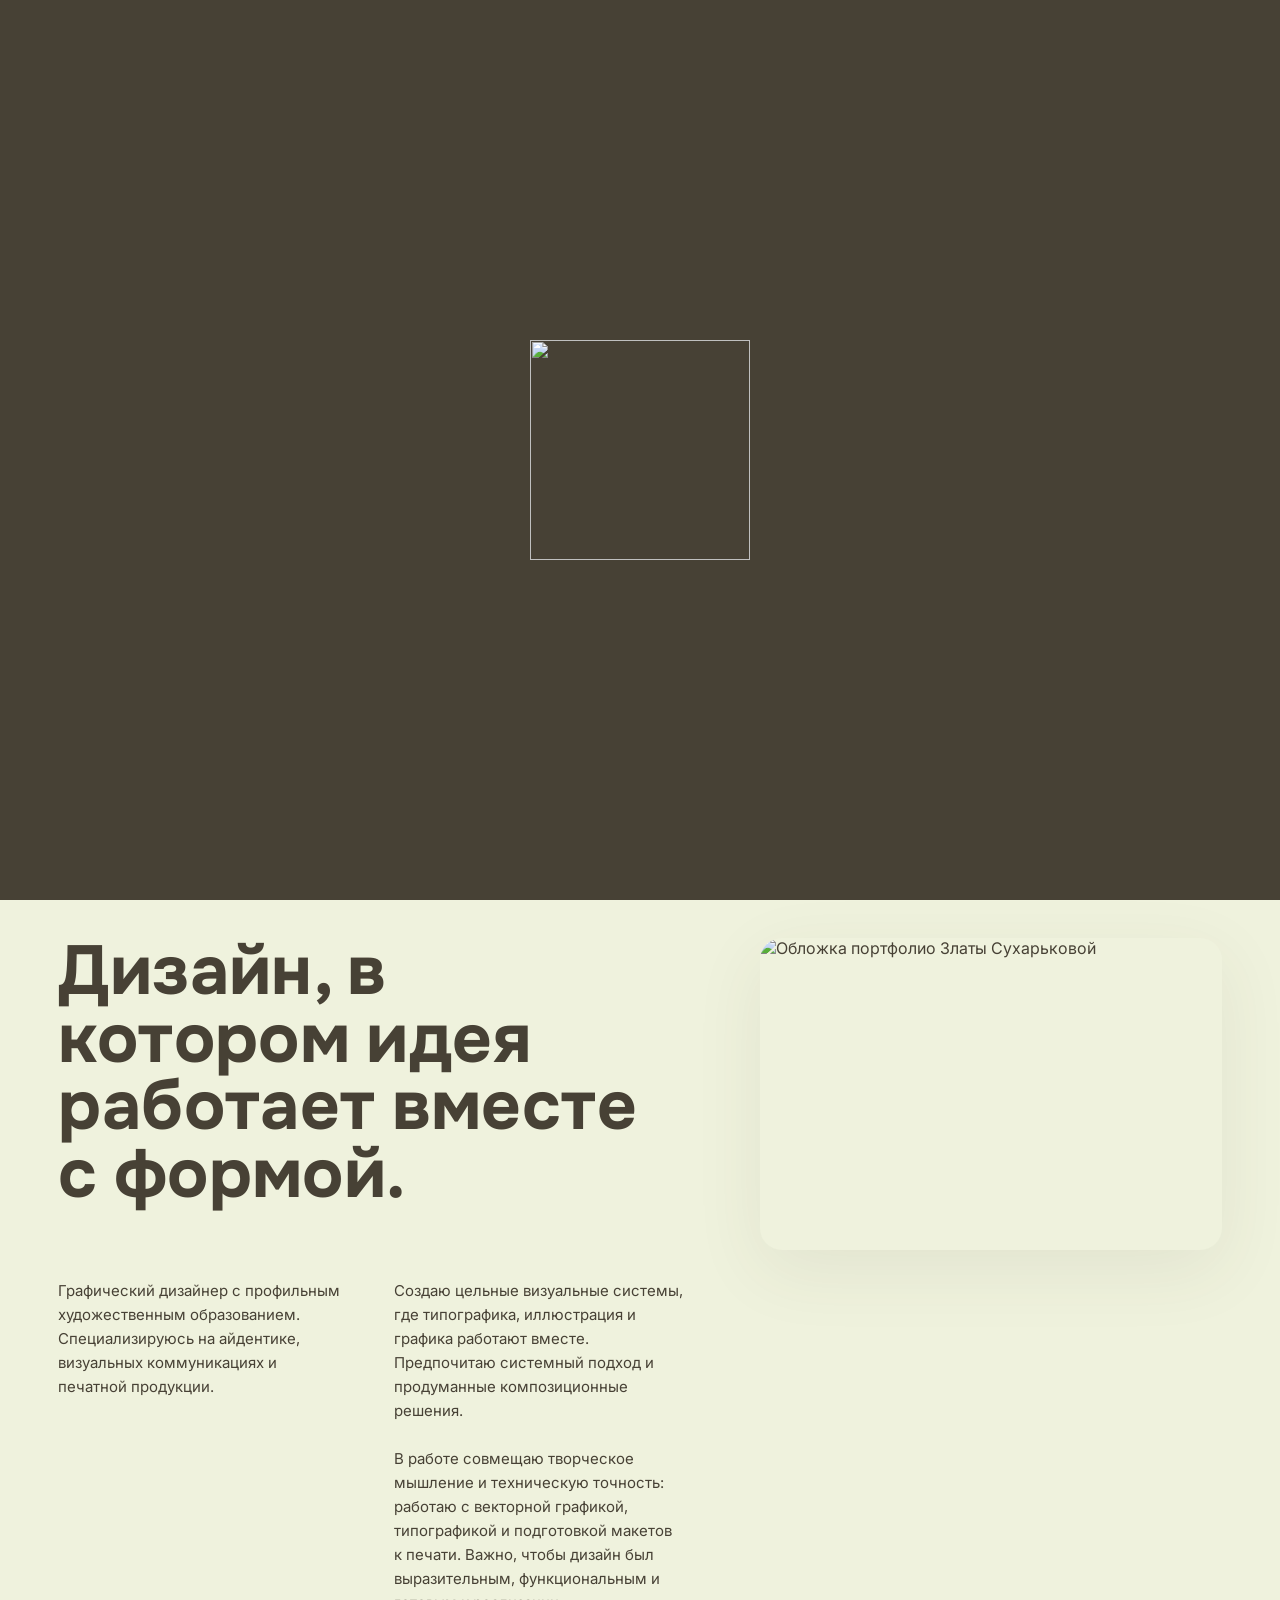
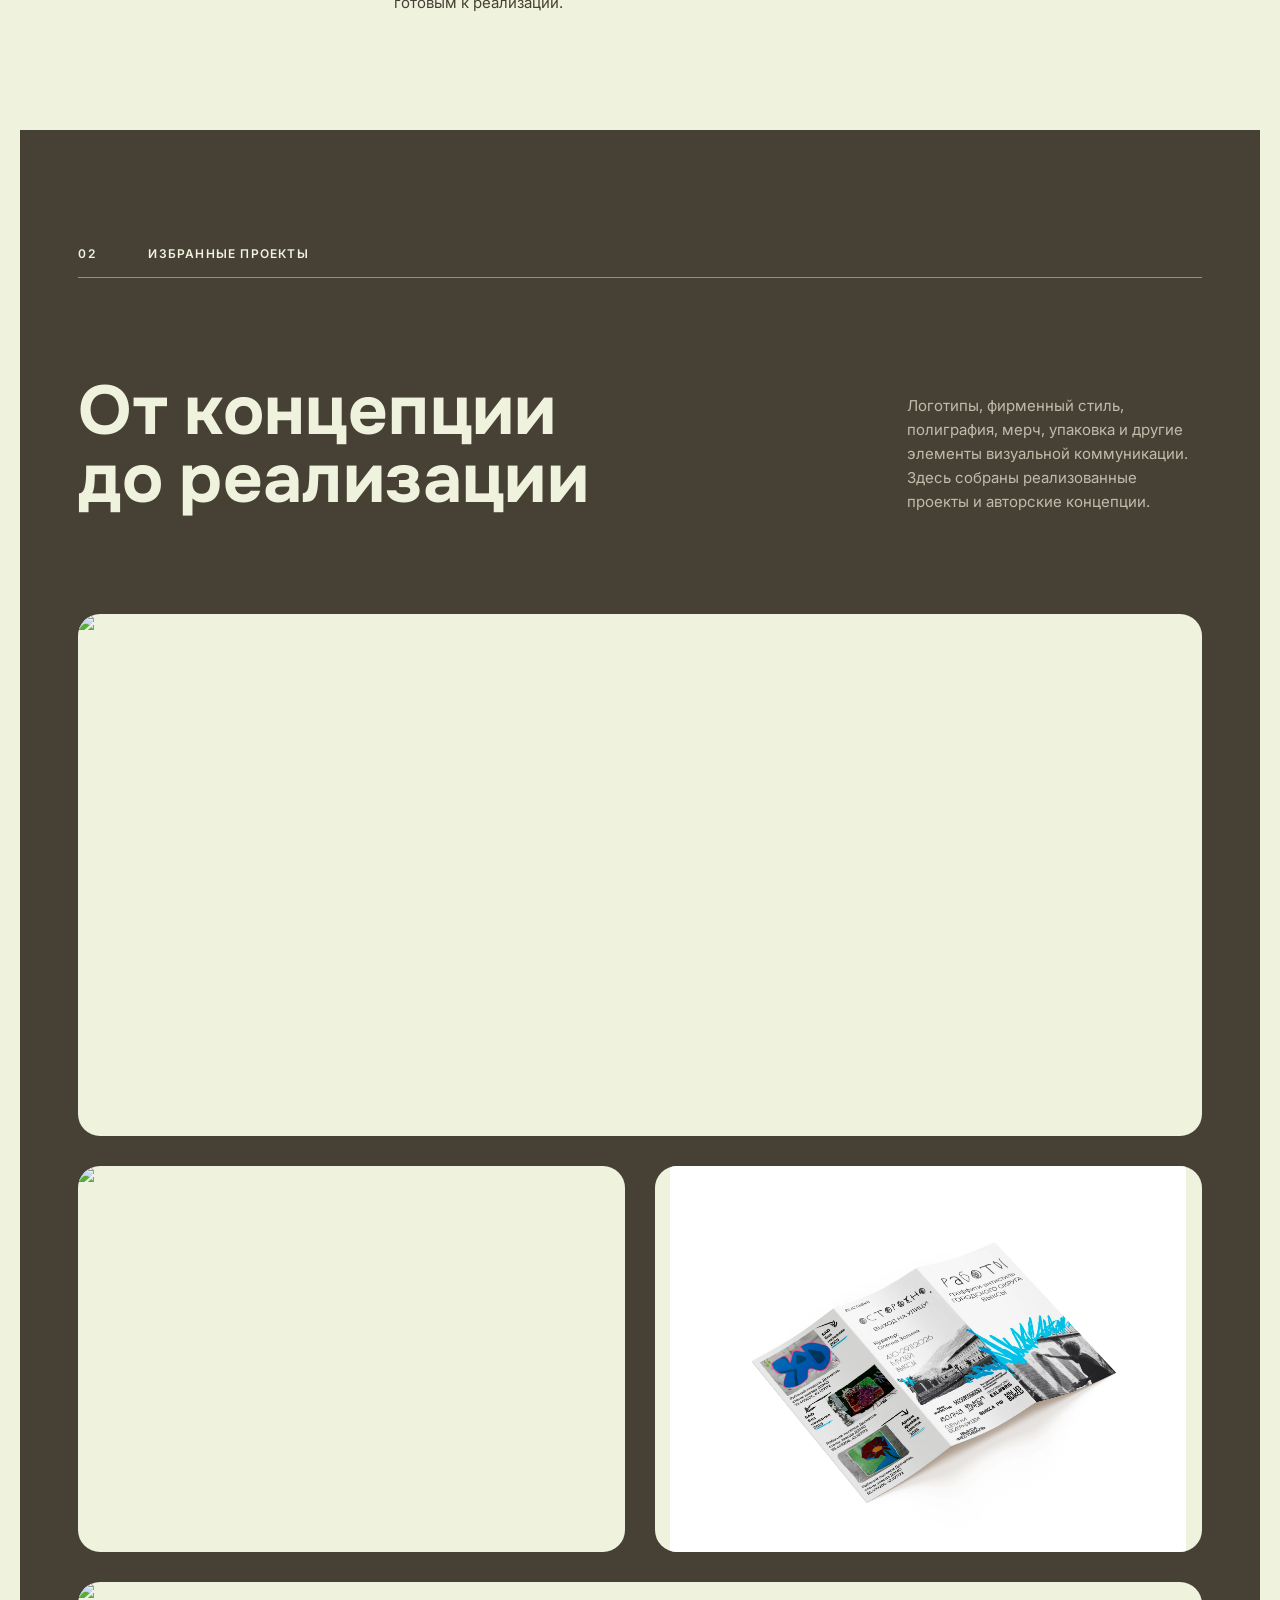
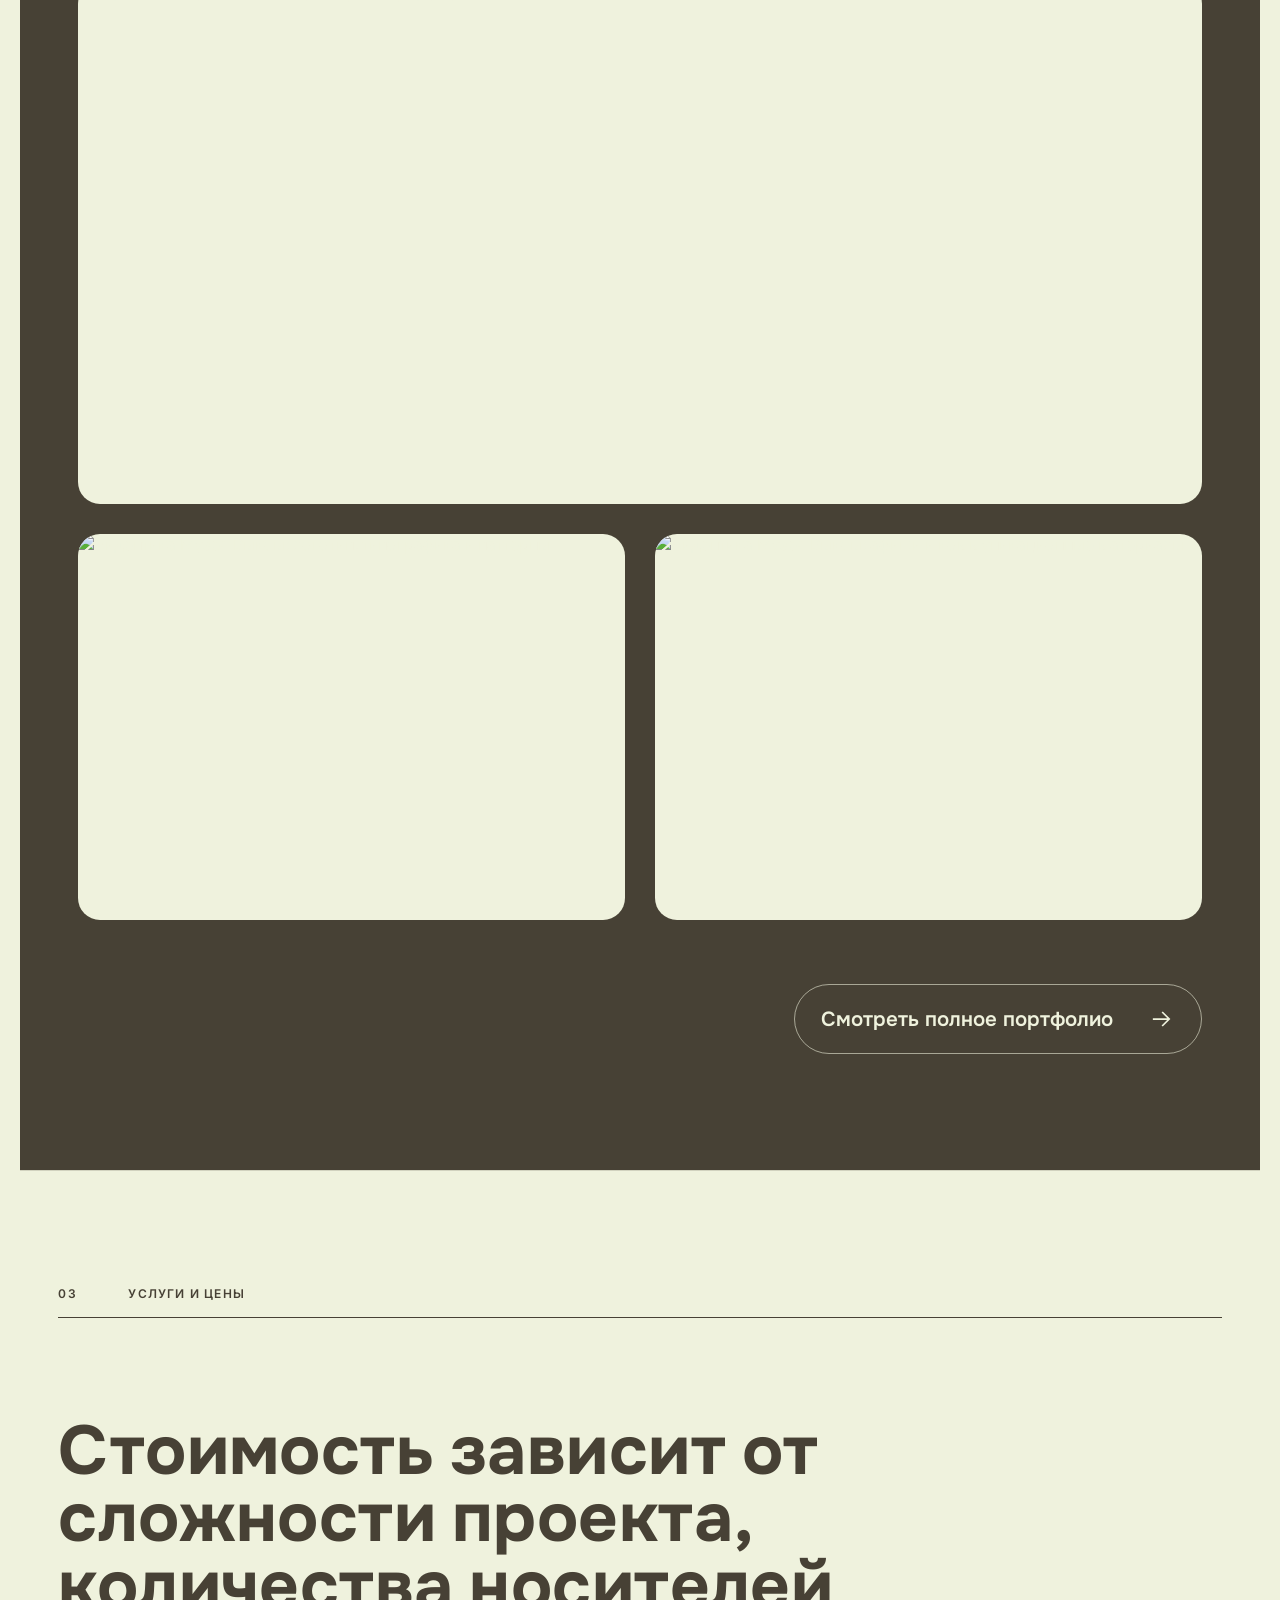
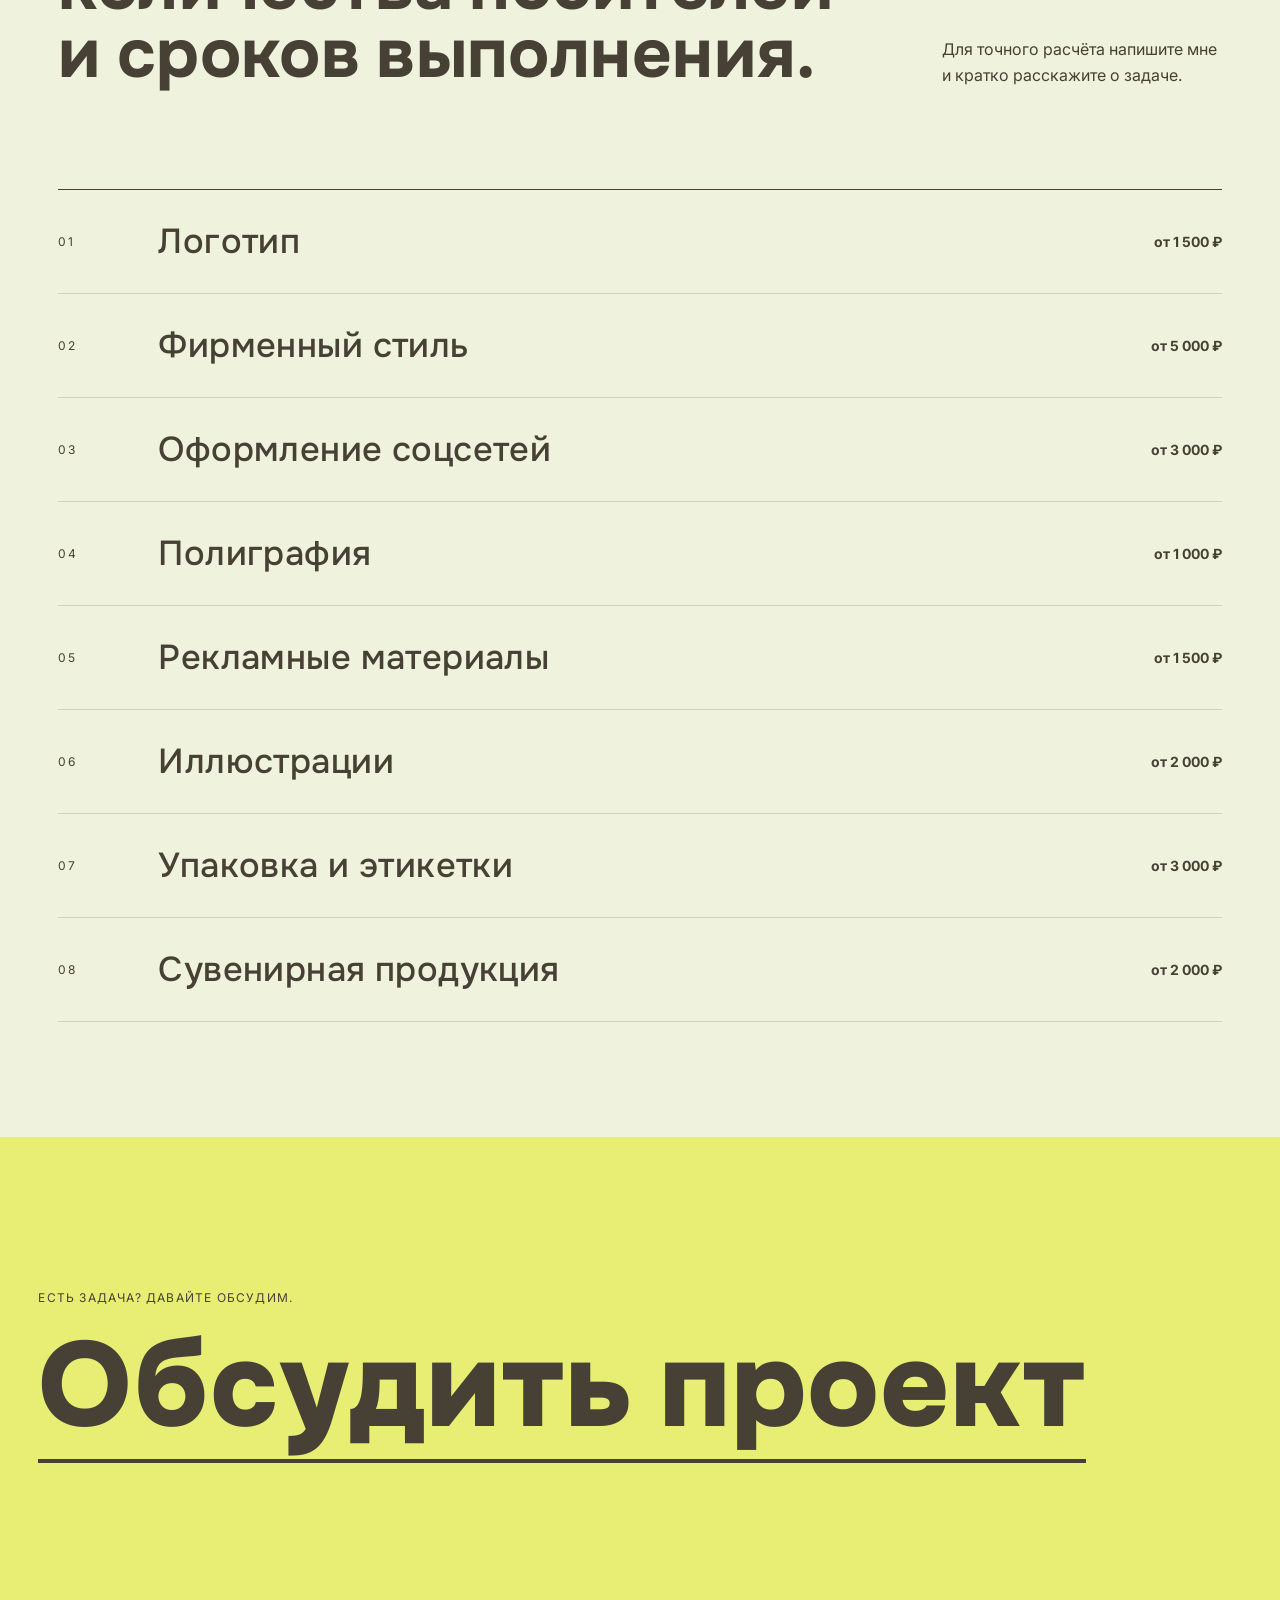
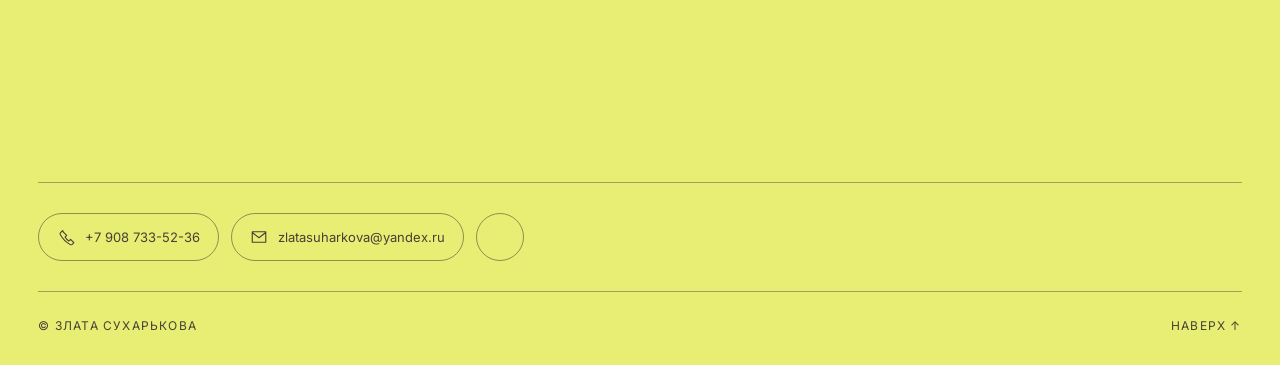
==== index.html @ 544f7eed "Add exhibition print case with four mockups" ====
<!doctype html>
<html lang="ru">
<head>
  <meta charset="utf-8">
  <meta name="viewport" content="width=device-width, initial-scale=1">
  <meta name="theme-color" content="#474135">
  <meta name="description" content="Портфолио графического дизайнера Златы Сухарьковой: айдентика, логотипы, фирменный стиль, полиграфия, упаковка и визуальные коммуникации.">
  <meta name="author" content="Злата Сухарькова">
  <link rel="canonical" href="https://dezlatasign.ru/">
  <meta property="og:type" content="website">
  <meta property="og:locale" content="ru_RU">
  <meta property="og:site_name" content="Злата Сухарькова — графический дизайнер">
  <meta property="og:title" content="Злата Сухарькова — графический дизайнер">
  <meta property="og:description" content="Айдентика, логотипы, фирменный стиль, полиграфия, упаковка и визуальные коммуникации.">
  <meta property="og:url" content="https://dezlatasign.ru/">
  <meta property="og:image" content="https://dezlatasign.ru/images/og-cover.jpg">
  <meta property="og:image:width" content="1200">
  <meta property="og:image:height" content="630">
  <meta property="og:image:alt" content="Портфолио графического дизайнера Златы Сухарьковой">
  <meta name="twitter:card" content="summary_large_image">
  <meta name="twitter:title" content="Злата Сухарькова — графический дизайнер">
  <meta name="twitter:description" content="Айдентика, логотипы, фирменный стиль, полиграфия, упаковка и визуальные коммуникации.">
  <meta name="twitter:image" content="https://dezlatasign.ru/images/og-cover.jpg">
  <script type="application/ld+json">
{
    "@context": "https://schema.org",
    "@graph": [
      {
        "@type": "WebSite",
        "@id": "https://dezlatasign.ru/#website",
        "url": "https://dezlatasign.ru/",
        "name": "Злата Сухарькова — графический дизайнер",
        "inLanguage": "ru-RU"
      },
      {
        "@type": "Person",
        "@id": "https://dezlatasign.ru/#person",
        "name": "Злата Сухарькова",
        "jobTitle": "Графический дизайнер",
        "url": "https://dezlatasign.ru/",
        "email": "mailto:zlatasuharkova@yandex.ru",
        "telephone": "+79087335236",
        "sameAs": [
          "https://vk.ru/zsukharkova"
        ],
        "knowsAbout": [
          "Айдентика",
          "Логотипы",
          "Фирменный стиль",
          "Полиграфия",
          "Упаковка",
          "Визуальные коммуникации"
        ]
      }
    ]
  }
  </script>
  <title>Злата Сухарькова — графический дизайнер</title>

  <link rel="icon" href="/favicon.ico?v=25" type="image/x-icon" sizes="any">
  <link rel="icon" href="/favicon-zdot.png?v=25" type="image/png" sizes="512x512">
  <link rel="apple-touch-icon" href="/apple-touch-icon.png?v=25" sizes="180x180">
  <link rel="preconnect" href="https://fonts.googleapis.com">
  <link rel="preconnect" href="https://fonts.gstatic.com" crossorigin>
  <link href="https://fonts.googleapis.com/css2?family=Inter:wght@400;500;600&family=Onest:wght@400;500;600;700;800;900&display=swap" rel="stylesheet">
  <link rel="preload" as="image" href="images/hero.webp?v=4" type="image/webp">
  <link rel="stylesheet" href="css/style.css?v=35">
  <script src="js/privacy.js?v=3" defer></script>
  <script src="js/script.js?v=32" defer></script>
  <noscript><style>.preloader{display:none!important}</style></noscript>
</head>
<body class="home-page">
<a class="skip-link" href="#main">Перейти к содержимому</a>

  <div class="preloader" aria-hidden="true">
    <div class="preloader__mark"><img src="/images/logo-square.webp?v=1" alt=""></div>
  </div>

  <header class="site-header" data-header>
    <a class="brand" href="#top" aria-label="В начало страницы">
      <span class="brand__mark" aria-hidden="true"><img src="/images/logo-square.webp?v=1" alt=""></span>
      <span class="brand__text">Злата Сухарькова</span>
    </a>

    <button class="menu-toggle" type="button" aria-expanded="false" aria-controls="main-nav" data-menu-toggle>
      <span class="sr-only">Открыть меню</span>
      <span></span><span></span>
    </button>

    <nav class="main-nav" id="main-nav" aria-label="Основная навигация" data-menu>
      <a href="#about">Обо мне</a>
      <a href="#projects">Избранное</a>
      <a href="works/">Все работы</a>
      <a href="#services">Услуги и цены</a>
      <a href="#contacts">Контакты</a>
    </nav>
  </header>

  <main id="main">
    <section class="hero" id="top">
      <div class="hero__meta reveal">
        <span>Графический дизайнер</span>
        <span>Выкса · 2026</span>
      </div>

      <div class="hero__title-wrap">
        <h1 class="hero__title reveal">
          <span>Злата</span>
          <span>Сухарькова</span>
        </h1>
        <div class="hero__art reveal" data-parallax>
          <img src="images/hero.webp?v=4" alt="Иллюстрация дизайнера за графическим планшетом" width="2017" height="2048">
        </div>
      </div>

      <div class="hero__bottom reveal">
        <p>Помогаю брендам создавать уникальный визуальный образ: разрабатываю логотипы, фирменный стиль и дизайн материалов для бизнеса.</p>
        <a class="round-link" href="#projects" aria-label="Смотреть работы">
          <svg viewBox="0 0 24 24" aria-hidden="true"><path d="M5 12h14M13 6l6 6-6 6"/></svg>
        </a>
      </div>
    </section>

    <section class="section about" id="about">
      <div class="section-kicker reveal"><span>01</span><span>Обо мне</span></div>
      <div class="about__grid">
        <div class="about__copy reveal">
          <h2>Дизайн, в котором идея работает вместе с формой.</h2>
          <div class="about__text">
            <p>Графический дизайнер с профильным художественным образованием. Специализируюсь на айдентике, визуальных коммуникациях и печатной продукции.</p>
            <p>Создаю цельные визуальные системы, где типографика, иллюстрация и графика работают вместе. Предпочитаю системный подход и продуманные композиционные решения.</p>
            <p>В работе совмещаю творческое мышление и техническую точность: работаю с векторной графикой, типографикой и подготовкой макетов к печати. Важно, чтобы дизайн был выразительным, функциональным и готовым к реализации.</p>
          </div>
        </div>
        <figure class="about__image reveal">
          <img src="images/about-clean.webp?v=9" alt="Обложка портфолио Златы Сухарьковой" width="985" height="666" loading="lazy">
        </figure>
      </div>
    </section>

    <section class="section projects" id="projects">
      <div class="section-kicker reveal"><span>02</span><span>Избранные проекты</span></div>
      <div class="projects__intro reveal">
        <h2>От концепции<br>до реализации</h2>
        <p>Логотипы, фирменный стиль, полиграфия, мерч, упаковка и другие элементы визуальной коммуникации. Здесь собраны реализованные проекты и авторские концепции.</p>
      </div>

      <div class="project-grid">
        <button class="project-card project-card--wide reveal" type="button" data-lightbox="images/portfolio-1.webp" aria-label="Открыть проект Bomb Coffee, носители фирменного стиля">
          <img src="images/portfolio-1.webp" alt="Айдентика Bomb Coffee на упаковке и стаканах" width="1800" height="1272" loading="lazy">
          <span class="project-card__meta"><b>Bomb Coffee</b><span>Айдентика · 01</span></span>
        </button>
        <button class="project-card reveal" type="button" data-lightbox="images/portfolio-2.webp" aria-label="Открыть проект Bomb Coffee, печатные материалы">
          <img src="images/portfolio-2.webp" alt="Меню и печатные материалы Bomb Coffee" width="1800" height="1272" loading="lazy">
          <span class="project-card__meta"><b>Bomb Coffee</b><span>Носители · 02</span></span>
        </button>
        <a class="project-card reveal" href="case/ostorozhno-vyhod-na-ulitsu/" aria-label="Смотреть кейс: полиграфия выставки «Осторожно, выход на улицу!»">
          <img src="images/ostorozhno-booklet-fold.webp" alt="Складной евробуклет выставки «Осторожно, выход на улицу!»" width="2048" height="1536" loading="lazy">
          <span class="project-card__meta"><b>Осторожно, выход на улицу!</b><span>Полиграфия · 03</span></span>
        </a>
        <button class="project-card project-card--wide reveal" type="button" data-lightbox="images/museum-vyksa-1.webp" aria-label="Открыть проект Музей Выксы, сувенирная продукция">
          <img src="images/museum-vyksa-1.webp" alt="Айдентика Музея Выксы: сувенирная продукция" width="1800" height="1272" loading="lazy">
          <span class="project-card__meta"><b>Музей Выксы</b><span>Айдентика · 04</span></span>
        </button>
        <button class="project-card reveal" type="button" data-lightbox="images/museum-vyksa-2.webp" aria-label="Открыть проект Музей Выксы, афиши и соцсети">
          <img src="images/museum-vyksa-2.webp" alt="Айдентика Музея Выксы: логотип, типографика и паттерны" width="1800" height="1272" loading="lazy">
          <span class="project-card__meta"><b>Музей Выксы</b><span>Коммуникации · 05</span></span>
        </button>
        <button class="project-card reveal" type="button" data-lightbox="images/museum-vyksa-3.webp" aria-label="Открыть проект Музей Выксы, визуальная система">
          <img src="images/museum-vyksa-3.webp" alt="Айдентика Музея Выксы: афиши и коммуникационные материалы" width="1800" height="1272" loading="lazy">
          <span class="project-card__meta"><b>Музей Выксы</b><span>Система · 06</span></span>
        </button>
      </div>

      <div class="projects__more reveal">
        <a class="portfolio-link" href="works/">
          <span>Смотреть полное портфолио</span>
          <svg viewBox="0 0 24 24" aria-hidden="true"><path d="M5 12h14M13 6l6 6-6 6"/></svg>
        </a>
      </div>
    </section>

    <section class="section services" id="services">
      <div class="section-kicker reveal"><span>03</span><span>Услуги и цены</span></div>
      <div class="services__head reveal">
        <h2>Стоимость зависит от сложности проекта, количества носителей и сроков выполнения.</h2>
        <p>Для точного расчёта напишите мне и кратко расскажите о задаче.</p>
      </div>

      <div class="price-list reveal">
        <div class="price-row"><span>01</span><h3>Логотип</h3><b>от 1 500 ₽</b></div>
        <div class="price-row"><span>02</span><h3>Фирменный стиль</h3><b>от 5 000 ₽</b></div>
        <div class="price-row"><span>03</span><h3>Оформление соцсетей</h3><b>от 3 000 ₽</b></div>
        <div class="price-row"><span>04</span><h3>Полиграфия</h3><b>от 1 000 ₽</b></div>
        <div class="price-row"><span>05</span><h3>Рекламные материалы</h3><b>от 1 500 ₽</b></div>
        <div class="price-row"><span>06</span><h3>Иллюстрации</h3><b>от 2 000 ₽</b></div>
        <div class="price-row"><span>07</span><h3>Упаковка и этикетки</h3><b>от 3 000 ₽</b></div>
        <div class="price-row"><span>08</span><h3>Сувенирная продукция</h3><b>от 2 000 ₽</b></div>
      </div>
    </section>

    <section class="contact" id="contacts">
      <div class="contact__eyebrow reveal">Есть задача? Давайте обсудим.</div>
      <a class="contact__mail reveal" href="mailto:zlatasuharkova@yandex.ru">Обсудить проект</a>
      <div class="contact__links reveal">
        <a href="tel:+79087335236">
          <svg viewBox="0 0 24 24" aria-hidden="true"><path d="M7.5 3.5 4.7 6.3c-.8.8-.8 2 0 3l2 3c2 3 4.5 5.5 7.5 7.5l3 2c1 .7 2.2.7 3 0l2.3-2.3-4.4-4.4-2.2 2.2c-2.1-1.2-4-3.1-5.2-5.2l2.2-2.2-4.4-4.4Z"/></svg>
          <span>+7 908 733-52-36</span>
        </a>
        <a href="mailto:zlatasuharkova@yandex.ru">
          <svg viewBox="0 0 24 24" aria-hidden="true"><path d="M3 5h18v14H3zM3 6l9 7 9-7"/></svg>
          <span>zlatasuharkova@yandex.ru</span>
        </a>
        <a href="https://vk.ru/zsukharkova" target="_blank" rel="noopener noreferrer" class="contact-link--vk" aria-label="Открыть страницу ВКонтакте">
          <span class="vk-icon-image" aria-hidden="true"></span>
        </a>
      </div>
      <div class="contact__footer">
        <span>© <span data-year></span> Злата Сухарькова</span>
        <a href="#top">Наверх ↑</a>
      </div>
    </section>
  </main>

  <dialog class="lightbox" data-lightbox-dialog>
    <button class="lightbox__close" type="button" aria-label="Закрыть" data-lightbox-close>×</button>
    <img src="" alt="Увеличенное изображение проекта" data-lightbox-image>
  </dialog>
</body>
</html>
---- css/style.css ----
:root {
  --bg: #eff2dd;
  --paper: #eff2dd;
  --ink: #474135;
  --muted: #474135;
  --line: rgba(71, 65, 53, .18);
  --accent: #e8ee74;
  --accent-soft: #e8ee74;
  --light: #eff2dd;
  --max: 1440px;
  --pad: clamp(20px, 4vw, 64px);
  --radius: 22px;
  --font-display: "Onest", Arial, sans-serif;
  --font-body: "Inter", Arial, sans-serif;
  --section-title-size: clamp(58px, 6.4vw, 96px);
  --body-size: clamp(15px, 1.05vw, 17px);
  --small-size: 12px;
}

* { box-sizing: border-box; }
html { scroll-behavior: smooth; overflow-x: clip; }
body {
  margin: 0;
  color: var(--ink);
  background: var(--bg);
  font-family: var(--font-body);
  -webkit-font-smoothing: antialiased;
  overflow-x: hidden;
}
main section[id] { scroll-margin-top: 88px; }
body.menu-open {
  position: fixed;
  inset: 0;
  width: 100%;
  overflow: hidden;
  overscroll-behavior: none;
  touch-action: none;
}
img { display: block; width: 100%; height: auto; }
a { color: inherit; text-decoration: none; }
button { color: inherit; font: inherit; }
::selection { color: var(--light); background: var(--accent); }

.sr-only {
  position: absolute;
  width: 1px;
  height: 1px;
  padding: 0;
  margin: -1px;
  overflow: hidden;
  clip: rect(0, 0, 0, 0);
  white-space: nowrap;
  border: 0;
}

.skip-link {
  position: fixed;
  top: 10px;
  left: 10px;
  z-index: 999;
  padding: 12px 16px;
  background: var(--ink);
  color: var(--light);
  transform: translateY(-150%);
}
.skip-link:focus { transform: none; }

.preloader {
  position: fixed;
  inset: 0;
  z-index: 1000;
  display: grid;
  place-items: center;
  background: var(--ink);
  transition: opacity .6s ease, visibility .6s ease;
}
.preloader.is-hidden { opacity: 0; visibility: hidden; }
.preloader__mark {
  width: clamp(130px, 18vw, 220px);
  aspect-ratio: 1;
  animation: pulse 1s ease-in-out infinite alternate;
}
.preloader__mark img { width: 100%; height: 100%; object-fit: cover; }
@keyframes pulse { to { transform: scale(.92); opacity: .65; } }

.site-header {
  position: fixed;
  top: 0;
  left: 0;
  right: 0;
  z-index: 100;
  display: flex;
  align-items: center;
  justify-content: space-between;
  min-height: 76px;
  padding: 0 var(--pad);
  border-bottom: 1px solid transparent;
  transition: background .3s ease, border-color .3s ease, transform .3s ease;
}
.site-header.is-scrolled {
  background: rgba(239, 242, 221, .86);
  border-color: var(--line);
  backdrop-filter: blur(16px);
}
.brand { display: flex; align-items: center; gap: 12px; font-size: 12px; font-weight: 600; text-transform: uppercase; letter-spacing: .08em; }
.brand__mark { display: block; width: 42px; min-width: 42px; height: 42px; padding: 0; overflow: hidden; background: var(--ink); }
.brand__mark img { width: 100%; height: 100%; object-fit: cover; }
.main-nav { display: flex; gap: 30px; font-size: var(--small-size); font-weight: 500; }
.main-nav a { position: relative; padding: 9px 0; }
.main-nav a::after { content: ""; position: absolute; left: 0; right: 100%; bottom: 4px; height: 1px; background: currentColor; transition: right .25s ease; }
.main-nav a:hover::after, .main-nav a:focus-visible::after { right: 0; }
.menu-toggle { display: none; width: 44px; height: 44px; padding: 0; border: 0; background: transparent; }
.menu-toggle span:not(.sr-only) { display: block; width: 24px; height: 1px; margin: 7px auto; background: currentColor; transition: transform .25s ease; }

.hero {
  min-height: auto;
  max-width: var(--max);
  margin: 0 auto;
  padding: 106px var(--pad) 32px;
  display: flex;
  flex-direction: column;
}
.home-page .hero {
  color: var(--light);
  background: var(--ink);
  box-shadow: 0 0 0 100vmax var(--ink);
  clip-path: inset(0 -100vmax);
}
.home-page .site-header:not(.is-scrolled) { color: var(--light); }
.home-page .hero__meta,
.home-page .hero__bottom { border-color: var(--light); }
.home-page .hero__title span:first-child { color: var(--light); }
.home-page .round-link { border-color: var(--light); }
.hero__meta { display: flex; justify-content: space-between; padding-bottom: 14px; border-bottom: 1px solid var(--ink); font-size: var(--small-size); font-weight: 600; letter-spacing: .1em; text-transform: uppercase; }
.hero__title-wrap {
  position: relative;
  flex: 0 0 auto;
  display: grid;
  grid-template-columns: minmax(0, 1.55fr) minmax(340px, .75fr);
  align-items: center;
  gap: clamp(34px, 5vw, 80px);
  min-height: auto;
  padding-top: clamp(32px, 3.5vw, 50px);
  margin-bottom: clamp(24px, 2.5vw, 36px);
}
.hero__title {
  position: relative;
  z-index: 2;
  margin: 0;
  width: 100%;
  max-width: none;
  font-family: var(--font-display);
  font-size: clamp(66px, 8vw, 138px);
  font-weight: 900;
  line-height: .82;
  letter-spacing: .006em;
  text-transform: uppercase;
}
.hero__title span { display: block; }
.hero__title span:last-child { margin-top: 8px; text-align: left; color: var(--accent); }
.hero__bottom {
  display: grid;
  grid-template-columns: minmax(300px, 620px) auto;
  align-items: center;
  gap: clamp(28px, 4vw, 56px);
  justify-content: space-between;
  padding-top: 24px;
  border-top: 1px solid var(--ink);
}
.hero__bottom p {
  margin: 0;
  max-width: 620px;
  padding-top: 0;
  font-size: var(--body-size);
  line-height: 1.5;
}
.hero__art {
  position: relative;
  z-index: 1;
  width: min(100%, 500px);
  margin: 0;
  justify-self: end;
  align-self: center;
  pointer-events: none;
  mix-blend-mode: normal;
}
.hero__art img { border-radius: 0; }
.round-link { display: grid; place-items: center; justify-self: end; align-self: center; margin-top: 0; width: 66px; height: 66px; border: 1px solid var(--ink); border-radius: 50%; transition: color .25s ease, background .25s ease, transform .25s ease; }
.round-link:hover { color: var(--light); background: var(--accent); border-color: var(--accent); transform: rotate(45deg); }
.round-link svg { width: 25px; fill: none; stroke: currentColor; stroke-width: 1.5; }

.section { max-width: var(--max); margin: 0 auto; padding: clamp(100px, 13vw, 190px) var(--pad); border-top: 1px solid var(--line); }
.section-kicker { display: grid; grid-template-columns: 70px 1fr; padding-bottom: 16px; border-bottom: 1px solid var(--ink); font-size: var(--small-size); font-weight: 600; text-transform: uppercase; letter-spacing: .1em; }
.section h2 { margin: 0; font-family: var(--font-display); font-size: var(--section-title-size); font-weight: 700; line-height: .98; letter-spacing: .006em; word-spacing: -.05em; text-wrap: balance; }

.hero__title span,
.section h2,
.price-row h3,
.contact__mail {
  overflow-wrap: normal;
  word-break: normal;
  hyphens: none;
}

.about__grid { display: grid; grid-template-columns: 1.15fr .85fr; gap: clamp(40px, 8vw, 120px); padding-top: clamp(48px, 8vw, 100px); align-items: start; }
.about__copy h2 { max-width: 17ch; }
.about__text { display: grid; grid-template-columns: 1fr 1fr; gap: 24px 46px; margin-top: 70px; }
.about__text p { margin: 0; color: var(--ink); font-size: var(--body-size); line-height: 1.6; }
.about__text p:last-child { grid-column: 2; }
.about__image { position: sticky; top: 110px; margin: 0; overflow: hidden; border-radius: var(--radius); background: var(--light); box-shadow: 0 20px 70px rgba(71, 65, 53, .08); transform: rotate(1.5deg); }
.about__image img { transition: transform .7s ease; }
.about__image:hover img { transform: scale(1.025); }

.projects { background: var(--ink); color: var(--light); max-width: none; padding-left: max(var(--pad), calc((100vw - var(--max)) / 2 + var(--pad))); padding-right: max(var(--pad), calc((100vw - var(--max)) / 2 + var(--pad))); }
.projects .section-kicker { border-color: rgba(239,242,221,.45); }
.projects__intro { display: grid; grid-template-columns: minmax(0, 1.45fr) minmax(230px, .55fr); gap: 60px; align-items: end; padding: clamp(50px, 8vw, 100px) 0; }
.projects__intro h2 { max-width: 17ch; }
.projects__intro p { margin: 0; color: rgba(239,242,221,.7); font-size: var(--body-size); line-height: 1.6; }
.project-grid { display: grid; grid-template-columns: repeat(2, minmax(0, 1fr)); gap: clamp(16px, 2.3vw, 36px); }
.project-card { position: relative; padding: 0; border: 0; border-radius: var(--radius); overflow: hidden; cursor: zoom-in; background: var(--paper); text-align: left; }
a.project-card { cursor: pointer; }
.project-card img { display: block; aspect-ratio: 1.414/1; object-fit: contain; object-position: center center; transition: transform .65s cubic-bezier(.2,.7,.2,1), filter .4s ease; }
.project-card:hover img { transform: scale(1.035); filter: saturate(1.05); }
.project-card__meta { position: absolute; left: 0; right: 0; bottom: 0; display: flex; align-items: center; justify-content: space-between; gap: 20px; padding: 50px 22px 20px; color: var(--light); background: linear-gradient(transparent, rgba(71,65,53,.72)); opacity: 0; transform: translateY(10px); transition: opacity .3s ease, transform .3s ease; }
.project-card:hover .project-card__meta, .project-card:focus-visible .project-card__meta { opacity: 1; transform: none; }
.project-card__meta b { font-family: var(--font-display); font-size: 20px; }
.project-card__meta span { font-size: var(--small-size); text-transform: uppercase; letter-spacing: .1em; }
.project-card--wide { grid-column: span 2; }
.project-card--wide img { aspect-ratio: 2.15/1; }

.projects__more {
  display: flex;
  justify-content: flex-end;
  padding-top: clamp(34px, 5vw, 70px);
}
.portfolio-link {
  display: inline-flex;
  align-items: center;
  justify-content: space-between;
  gap: 34px;
  min-width: min(100%, 390px);
  min-height: 70px;
  padding: 0 26px;
  border: 1px solid rgba(239,242,221,.58);
  border-radius: 999px;
  font-family: var(--font-display);
  font-size: clamp(18px, 1.6vw, 24px);
  font-weight: 600;
  transition: color .25s ease, background .25s ease, transform .25s ease;
}
.portfolio-link svg {
  width: 28px;
  height: 28px;
  fill: none;
  stroke: currentColor;
  stroke-width: 1.5;
  transition: transform .25s ease;
}
.portfolio-link:hover,
.portfolio-link:focus-visible {
  color: var(--ink);
  background: var(--light);
  transform: translateY(-2px);
}
.portfolio-link:hover svg,
.portfolio-link:focus-visible svg { transform: translateX(5px); }

.services__head { display: grid; grid-template-columns: minmax(0, 1fr) minmax(220px, 280px); gap: clamp(32px, 5vw, 76px); align-items: end; padding: clamp(50px, 8vw, 100px) 0; }
.services__head h2 { max-width: 18ch; }
.services__head p { margin: 0; color: var(--muted); line-height: 1.65; }
.price-list { border-top: 1px solid var(--ink); }
.price-row { display: grid; grid-template-columns: 70px 1fr auto; align-items: center; min-height: 104px; gap: 30px; border-bottom: 1px solid var(--line); transition: padding .25s ease, color .25s ease, background .25s ease; }
.price-row:hover { padding-left: 18px; padding-right: 18px; color: var(--light); background: var(--accent); }
.price-row span { font-size: var(--small-size); letter-spacing: .1em; }
.price-row h3 { margin: 0; font-family: var(--font-display); font-size: clamp(24px, 2.7vw, 38px); font-weight: 500; letter-spacing: .012em; }
.price-row b { font-size: 14px; white-space: nowrap; }

.contact { min-height: 92svh; padding: clamp(90px, 12vw, 170px) var(--pad) 32px; color: var(--ink); background: var(--accent); display: flex; flex-direction: column; }
.contact__eyebrow { margin-bottom: clamp(18px, 2vw, 30px); font-size: var(--small-size); text-transform: uppercase; letter-spacing: .1em; }
.contact__mail { display: inline-block; align-self: flex-start; margin: 0 0 auto; font-family: var(--font-display); font-size: clamp(64px, 11.4vw, 170px); font-weight: 800; line-height: .92; letter-spacing: .01em; word-spacing: -.08em; padding-bottom: .14em; border-bottom: .04em solid currentColor; transition: opacity .25s ease; }
.contact__mail:hover { opacity: .65; }
.contact__links { display: flex; flex-wrap: wrap; gap: 12px; padding: 30px 0; border-top: 1px solid rgba(71,65,53,.45); border-bottom: 1px solid rgba(71,65,53,.45); }
.contact__links a { display: flex; align-items: center; gap: 10px; min-height: 48px; padding: 0 18px; border: 1px solid rgba(71,65,53,.55); border-radius: 100px; font-size: 13px; transition: color .25s ease, background .25s ease; }
.contact__links a:hover { color: var(--ink); background: var(--light); }
.contact__links svg { width: 18px; height: 18px; fill: none; stroke: currentColor; stroke-width: 1.5; stroke-linecap: round; stroke-linejoin: round; overflow: visible; flex: 0 0 auto; }
.contact__links a:last-child svg { width: 18px; height: 18px; fill: currentColor; stroke: none; transform: scale(1.08); transform-origin: center; }
.contact-link--vk {
  width: 48px;
  min-width: 48px;
  padding: 0;
  justify-content: center;
  gap: 0;
}
.contact-link--vk .vk-icon-image {
  display: block;
  width: 23px;
  height: 23px;
  flex: 0 0 auto;
  background: currentColor;
  -webkit-mask: url("../images/vk-white.png") center / contain no-repeat;
  mask: url("../images/vk-white.png") center / contain no-repeat;
}
.contact-link--vk:hover,
.contact-link--vk:focus-visible {
  color: var(--ink);
  background: var(--light);
  border-color: var(--ink);
}
.contact__footer { display: flex; justify-content: space-between; gap: 20px; padding-top: 26px; font-size: var(--small-size); text-transform: uppercase; letter-spacing: .1em; }

.lightbox { max-width: none; width: 100vw; height: 100vh; margin: 0; padding: 70px clamp(18px, 4vw, 60px) 30px; border: 0; background: rgba(71,65,53,.94); color: var(--light); overflow: hidden; touch-action: none; }
.lightbox::backdrop { background: rgba(71,65,53,.94); }
.lightbox[open] { display: grid; place-items: center; }
.lightbox img { max-width: min(1400px, 94vw); max-height: 86vh; object-fit: contain; touch-action: none; user-select: none; -webkit-user-drag: none; transform-origin: center center; will-change: transform; cursor: zoom-in; }
.lightbox img.is-zoomed { cursor: grab; }
.lightbox img.is-dragging { cursor: grabbing; }
.lightbox__close { position: fixed; top: 20px; right: 24px; z-index: 2; display: grid; place-items: center; width: 46px; height: 46px; padding: 0; border: 1px solid rgba(239,242,221,.6); border-radius: 50%; color: var(--light); background: transparent; font-size: 28px; line-height: 1; cursor: pointer; appearance: none; outline: none; box-shadow: none; }
.lightbox__close:focus,
.lightbox__close:focus-visible { outline: none; box-shadow: none; }
html.lightbox-open,
body.lightbox-open { overflow: hidden; overscroll-behavior: none; }

.reveal { opacity: 1; transform: none; }
html.reveal-enabled .reveal { opacity: 0; transform: translateY(28px); transition: opacity .8s ease, transform .8s cubic-bezier(.2,.7,.2,1); }
html.reveal-enabled .reveal.is-visible { opacity: 1; transform: none; }

@media (prefers-reduced-motion: reduce) {
  *, *::before, *::after { scroll-behavior: auto !important; animation-duration: .01ms !important; animation-iteration-count: 1 !important; transition-duration: .01ms !important; }
  .reveal { opacity: 1; transform: none; }
  .preloader { display: none; }
}

/* Desktop zoom hardening */
@media (min-width: 901px) and (max-width: 1180px) {
  :root {
    --pad: clamp(24px, 3vw, 40px);
    --section-title-size: clamp(50px, 5.8vw, 70px);
    --body-size: 15px;
  }

  .site-header { min-height: 70px; }
  .main-nav { gap: 20px; }

  .hero {
    padding-top: 94px;
    padding-bottom: 26px;
  }
  .hero__title-wrap {
    grid-template-columns: minmax(0, 1.38fr) minmax(260px, .62fr);
    gap: clamp(24px, 3.4vw, 42px);
    padding-top: 28px;
    margin-bottom: 24px;
  }
  .hero__title {
    font-size: clamp(58px, 7.1vw, 86px);
    line-height: .86;
  }
  .hero__art { width: min(100%, 405px); }

  .section {
    padding-top: clamp(82px, 9vw, 112px);
    padding-bottom: clamp(82px, 9vw, 112px);
  }
  .about__grid {
    gap: clamp(34px, 5vw, 58px);
    padding-top: 56px;
  }
  .about__text { margin-top: 44px; }
  .projects__intro,
  .services__head {
    gap: 34px;
    padding-top: 56px;
    padding-bottom: 56px;
  }
  .projects__intro {
    grid-template-columns: minmax(0, 1.3fr) minmax(210px, .7fr);
  }
  .services__head {
    grid-template-columns: minmax(0, 1fr) minmax(200px, 250px);
  }
  .contact__mail {
    font-size: clamp(62px, 9.2vw, 108px);
    line-height: .92;
  }
}

@media (max-width: 900px) {
  :root { --section-title-size: clamp(48px, 8vw, 76px); }
  .brand__text { display: none; }
  .brand { position: relative; z-index: 103; }
  .menu-toggle { display: block; position: relative; z-index: 103; }
  .menu-toggle[aria-expanded="true"] { color: var(--light); }
  .menu-toggle[aria-expanded="true"] span:nth-last-child(2) { transform: translateY(4px) rotate(45deg); }
  .menu-toggle[aria-expanded="true"] span:last-child { transform: translateY(-4px) rotate(-45deg); }
  .main-nav {
    position: fixed;
    inset: 0;
    z-index: 102;
    width: 100vw;
    height: 100vh;
    height: 100dvh;
    min-height: 100dvh;
    display: flex;
    flex-direction: column;
    justify-content: center;
    align-items: center;
    gap: 20px;
    padding: max(86px, env(safe-area-inset-top)) 24px max(40px, env(safe-area-inset-bottom));
    color: var(--light);
    background: var(--accent);
    overflow: hidden;
    overscroll-behavior: none;
    touch-action: none;
    visibility: hidden;
    pointer-events: none;
    transform: translateY(-100%);
    transition: transform .42s cubic-bezier(.2,.7,.2,1), visibility 0s linear .42s;
  }
  .main-nav.is-open {
    visibility: visible;
    pointer-events: auto;
    transform: translateY(0);
    transition-delay: 0s;
  }
  .main-nav a { font-family: var(--font-display); font-size: clamp(36px, 10vw, 70px); font-weight: 700; letter-spacing: -.05em; }
  body.menu-open .site-header {
    background: transparent;
    border-color: transparent;
    backdrop-filter: none;
  }
  .hero__title-wrap {
    grid-template-columns: minmax(0, 1.35fr) minmax(250px, .65fr);
    gap: 28px;
    margin-bottom: 24px;
  }
  .hero__title { max-width: none; font-size: clamp(58px, 9vw, 104px); }
  .hero__bottom { grid-template-columns: minmax(0, 1fr) auto; align-items: center; }
  .hero__art { width: min(100%, 370px); }
  .about__grid { grid-template-columns: 1fr; }
  .about__image { position: relative; top: auto; max-width: 680px; }
  .projects__intro, .services__head { grid-template-columns: 1fr; }
  .projects__intro p, .services__head p { max-width: 550px; }
}

@media (max-width: 620px) {
  :root { --section-title-size: clamp(52px, 10.8vw, 68px); }
  :root { --radius: 14px; }
  .site-header { min-height: 66px; }
  .hero {
    padding-top: 82px;
    padding-bottom: 10px;
    min-height: auto;
  }
  .hero__meta {
    padding-bottom: 10px;
  }
  .hero__meta span:last-child { display: none; }
  .hero__title-wrap {
    grid-template-columns: 1fr;
    gap: 10px;
    min-height: auto;
    align-items: start;
    padding-top: 18px;
    margin-bottom: 12px;
  }
  .hero__title {
    max-width: 100%;
    font-size: clamp(44px, 14vw, 72px);
    line-height: .92;
    letter-spacing: .003em;
  }
  .hero__title span:last-child {
    margin-top: 6px;
    text-align: left;
  }
  .hero__art {
    width: min(94vw, 470px);
    margin: 0 auto;
    justify-self: center;
  }
  .hero__bottom {
    grid-template-columns: 1fr;
    gap: 12px;
    align-items: start;
    border-top: 0;
    padding-top: 0;
  }
  .hero__bottom p {
    max-width: 100%;
    padding-top: 0;
    font-size: 15px;
    line-height: 1.45;
  }
  .round-link {
    width: 54px;
    height: 54px;
    justify-self: start;
    margin-top: 0;
  }
  .section {
    padding-top: 72px;
    padding-bottom: 72px;
  }
  .section-kicker { grid-template-columns: 42px 1fr; }
  .about__grid {
    gap: 28px;
    grid-template-columns: 1fr;
    padding-top: 32px;
  }
  .about__copy h2,
  .projects__intro h2,
  .services__head h2 {
    max-width: 11ch;
  }
  .about__text {
    grid-template-columns: 1fr;
    gap: 16px;
    margin-top: 28px;
  }
  .about__text p:last-child { grid-column: auto; }
  .projects__intro,
  .services__head {
    gap: 18px;
    padding: 32px 0;
  }
  .project-grid {
    grid-template-columns: 1fr;
    gap: 14px;
  }
  .project-card--wide { grid-column: auto; }
  .project-card--wide img,
  .project-card img { aspect-ratio: 1.414/1; }
  .project-card__meta {
    opacity: 1;
    transform: none;
    padding: 42px 14px 14px;
  }
  .price-row {
    grid-template-columns: 34px 1fr;
    min-height: 88px;
    gap: 12px;
    padding: 16px 0;
  }
  .price-row b { grid-column: 2; }
  .price-row:hover { padding-left: 10px; padding-right: 10px; }
  .contact {
    min-height: auto;
    padding-top: 72px;
    padding-bottom: 24px;
  }
  .contact__eyebrow {
    margin-bottom: 16px;
  }
  .contact__mail {
    font-size: clamp(56px, 17vw, 84px);
  }
  .contact__links {
    flex-direction: column;
    align-items: stretch;
  }
  .contact__links a { justify-content: center; }
  .contact-link--vk { width: 48px; align-self: center; }
}

@media (max-width: 620px) { .brand__mark { width: 36px; min-width: 36px; height: 36px; padding: 0; } }


/* Mobile overflow and layout hardening */
@media (max-width: 620px) {
  :root {
    --pad: 16px;
    --section-title-size: clamp(46px, 12vw, 60px);
    --body-size: 15px;
    --small-size: 11px;
  }

  html,
  body {
    width: 100%;
    max-width: 100%;
    overflow-x: clip;
    overscroll-behavior-x: none;
  }

  body,
  main,
  .site-header,
  .hero,
  .section,
  .projects,
  .contact {
    min-width: 0;
    max-width: 100%;
  }

  main {
    width: 100%;
    overflow: hidden;
  }

  .site-header {
    width: 100%;
    padding-left: var(--pad);
    padding-right: var(--pad);
  }

  .hero,
  .section,
  .projects,
  .contact {
    width: 100%;
    padding-left: var(--pad);
    padding-right: var(--pad);
  }

  .projects {
    margin-left: 0;
    margin-right: 0;
  }

  .hero__title-wrap,
  .hero__bottom,
  .about__grid,
  .about__copy,
  .about__text,
  .projects__intro,
  .project-grid,
  .services__head,
  .price-list,
  .price-row,
  .contact__links,
  .contact__footer {
    min-width: 0;
    width: 100%;
    max-width: 100%;
  }

  .hero__title,
  .section h2,
  .price-row h3,
  .contact__mail,
  .hero__bottom p,
  .about__text p,
  .projects__intro p,
  .services__head p {
    max-width: 100%;
  }

  .hero__title {
    font-size: clamp(34px, 11.6vw, 58px);
    line-height: .94;
    overflow-wrap: normal;
    word-break: normal;
  }

  .hero__art {
    width: min(100%, 420px);
    max-width: 100%;
  }

  .section h2 {
    font-size: var(--section-title-size);
    line-height: 1;
    overflow-wrap: normal;
    word-break: normal;
    text-wrap: balance;
  }

  .about__copy h2,
  .projects__intro h2,
  .services__head h2 {
    max-width: 100%;
  }

  .about__image {
    width: 100%;
    max-width: 100%;
    transform: none;
  }

  .about__image img,
  .project-card,
  .project-card img {
    width: 100%;
    max-width: 100%;
  }

  .projects__intro,
  .services__head {
    grid-template-columns: minmax(0, 1fr);
  }

  .project-card__meta {
    gap: 10px;
  }

  .project-card__meta b,
  .project-card__meta span {
    min-width: 0;
    overflow-wrap: anywhere;
  }

  .price-row {
    grid-template-columns: 30px minmax(0, 1fr);
  }

  .price-row h3 {
    min-width: 0;
    font-size: clamp(22px, 7.2vw, 30px);
    line-height: 1.1;
    overflow-wrap: normal;
    word-break: normal;
  }

  .price-row b {
    max-width: 100%;
    white-space: normal;
  }

  .contact__mail {
    width: fit-content;
    max-width: 100%;
    font-size: clamp(48px, 15vw, 70px);
    line-height: .94;
    overflow-wrap: normal;
    word-break: normal;
  }

  .contact__links {
    gap: 10px;
  }

  .contact__links a {
    width: 100%;
    max-width: 100%;
    min-width: 0;
    padding-left: 12px;
    padding-right: 12px;
    font-size: 12px;
  }

  .contact__links a span {
    min-width: 0;
    max-width: 100%;
    overflow-wrap: anywhere;
    word-break: break-word;
  }

  .contact-link--vk {
    width: 48px !important;
    max-width: 48px !important;
    align-self: center;
    margin-left: auto;
    margin-right: auto;
  }

  .contact__footer {
    flex-direction: column;
    align-items: flex-start;
    gap: 10px;
  }

  .lightbox {
    width: 100%;
    max-width: 100%;
    padding-left: 12px;
    padding-right: 12px;
  }
}


/* Mobile menu lock and centered VK */
@media (max-width: 900px) {
  html:has(body.menu-open) {
    overflow: hidden;
    overscroll-behavior: none;
  }
  body.menu-open main {
    pointer-events: none;
  }
  body.menu-open .site-header,
  body.menu-open .main-nav,
  body.menu-open .menu-toggle,
  body.menu-open .brand {
    pointer-events: auto;
  }
}

@media (max-width: 620px) {
  .contact__links .contact-link--vk {
    align-self: center !important;
    margin-inline: auto !important;
  }
}


/* Desktop resolution stability: 1366px, Full HD, 2K and ultrawide */
@media (min-width: 901px) {
  .hero,
  .section {
    width: min(100%, var(--max));
  }

  .hero__title,
  .section h2,
  .contact__mail {
    max-width: 100%;
  }

  .hero__title span,
  .section h2,
  .contact__mail {
    word-break: normal;
    overflow-wrap: normal;
    hyphens: none;
  }

  .hero__top,
  .hero__bottom,
  .about__grid,
  .projects__intro,
  .services__head,
  .price-row {
    min-width: 0;
  }
}

/* Global contrast for surfaces with the accent green background. */
::selection,
.round-link:hover,
.price-row:hover,
.contact,
body .privacy-action--accent,
body .cookie-consent__button--accept,
.category-index a:hover,
.category-index a:focus-visible {
  color: var(--ink);
}

@media (max-width: 900px) {
  .main-nav,
  .menu-toggle[aria-expanded="true"] { color: var(--ink); }
}

/* Compact laptops and 1366×768-class displays */
@media (min-width: 901px) and (max-width: 1399px) {
  :root {
    --max: 1240px;
    --pad: clamp(24px, 3vw, 40px);
    --section-title-size: clamp(52px, 5.4vw, 72px);
  }

  .site-header {
    padding-inline: var(--pad);
  }

  .hero {
    min-height: auto;
    padding-top: 96px;
    padding-bottom: 30px;
  }

  .hero__title-wrap {
    grid-template-columns: minmax(0, 1.5fr) minmax(280px, .75fr);
    gap: clamp(24px, 3vw, 44px);
    padding-top: clamp(24px, 3vw, 40px);
    margin-bottom: clamp(18px, 2vw, 30px);
  }

  .hero__title {
    font-size: clamp(68px, 8.1vw, 112px);
    line-height: .84;
  }

  .hero__art {
    width: min(100%, 390px);
  }

  .hero__bottom {
    grid-template-columns: minmax(0, 560px) auto;
    gap: 28px;
    padding-top: 22px;
  }

  .section {
    padding-top: clamp(86px, 9vw, 124px);
    padding-bottom: clamp(86px, 9vw, 124px);
  }

  .about__grid {
    gap: clamp(42px, 6vw, 78px);
  }

  .projects__intro,
  .services__head {
    gap: clamp(30px, 4vw, 54px);
  }

  .contact__mail {
    font-size: clamp(70px, 9.4vw, 132px);
  }
}

/* Standard Full HD and 2K displays */
@media (min-width: 1400px) and (max-width: 1919px) {
  :root {
    --max: 1440px;
    --section-title-size: clamp(64px, 5.4vw, 88px);
  }

  .hero__title {
    font-size: clamp(92px, 8.3vw, 150px);
  }

  .hero__art {
    width: min(100%, 460px);
  }

  .contact__mail {
    font-size: clamp(92px, 9vw, 156px);
  }
}

/* Large 2K/4K and ultrawide displays: prevent excessive stretching */
@media (min-width: 1920px) {
  :root {
    --max: 1580px;
    --pad: 52px;
    --section-title-size: 92px;
  }

  .site-header {
    max-width: 1680px;
    margin-inline: auto;
  }

  .hero {
    min-height: min(100svh, 980px);
    padding-top: 124px;
  }

  .hero__title {
    font-size: 154px;
  }

  .hero__art {
    width: 470px;
  }

  .section {
    padding-top: 170px;
    padding-bottom: 170px;
  }

  .contact__mail {
    font-size: 164px;
  }
}

/* Short desktop windows and browser zoom with reduced available height */
@media (min-width: 901px) and (max-height: 820px) {
  .hero {
    min-height: auto;
    padding-top: 88px;
    padding-bottom: 24px;
  }

  .hero__meta {
    padding-bottom: 10px;
  }

  .hero__title-wrap {
    padding-top: 20px;
    margin-bottom: 16px;
  }

  .hero__title {
    font-size: clamp(64px, 7.4vw, 112px);
  }

  .hero__art {
    width: min(100%, 350px);
  }

  .hero__bottom {
    padding-top: 18px;
  }
}


@media (max-width: 620px) {
  .projects__more { justify-content: stretch; padding-top: 30px; }
  .portfolio-link { width: 100%; min-width: 0; min-height: 62px; padding-inline: 20px; }
}


/* Sticky About image on desktop */
@media (min-width: 901px) {
  body {
    overflow-x: clip;
  }

  .about,
  .about__grid {
    overflow: visible;
  }

  .about__image {
    position: -webkit-sticky !important;
    position: sticky !important;
    top: 110px;
    align-self: start;
    height: fit-content;
    z-index: 1;
  }
}
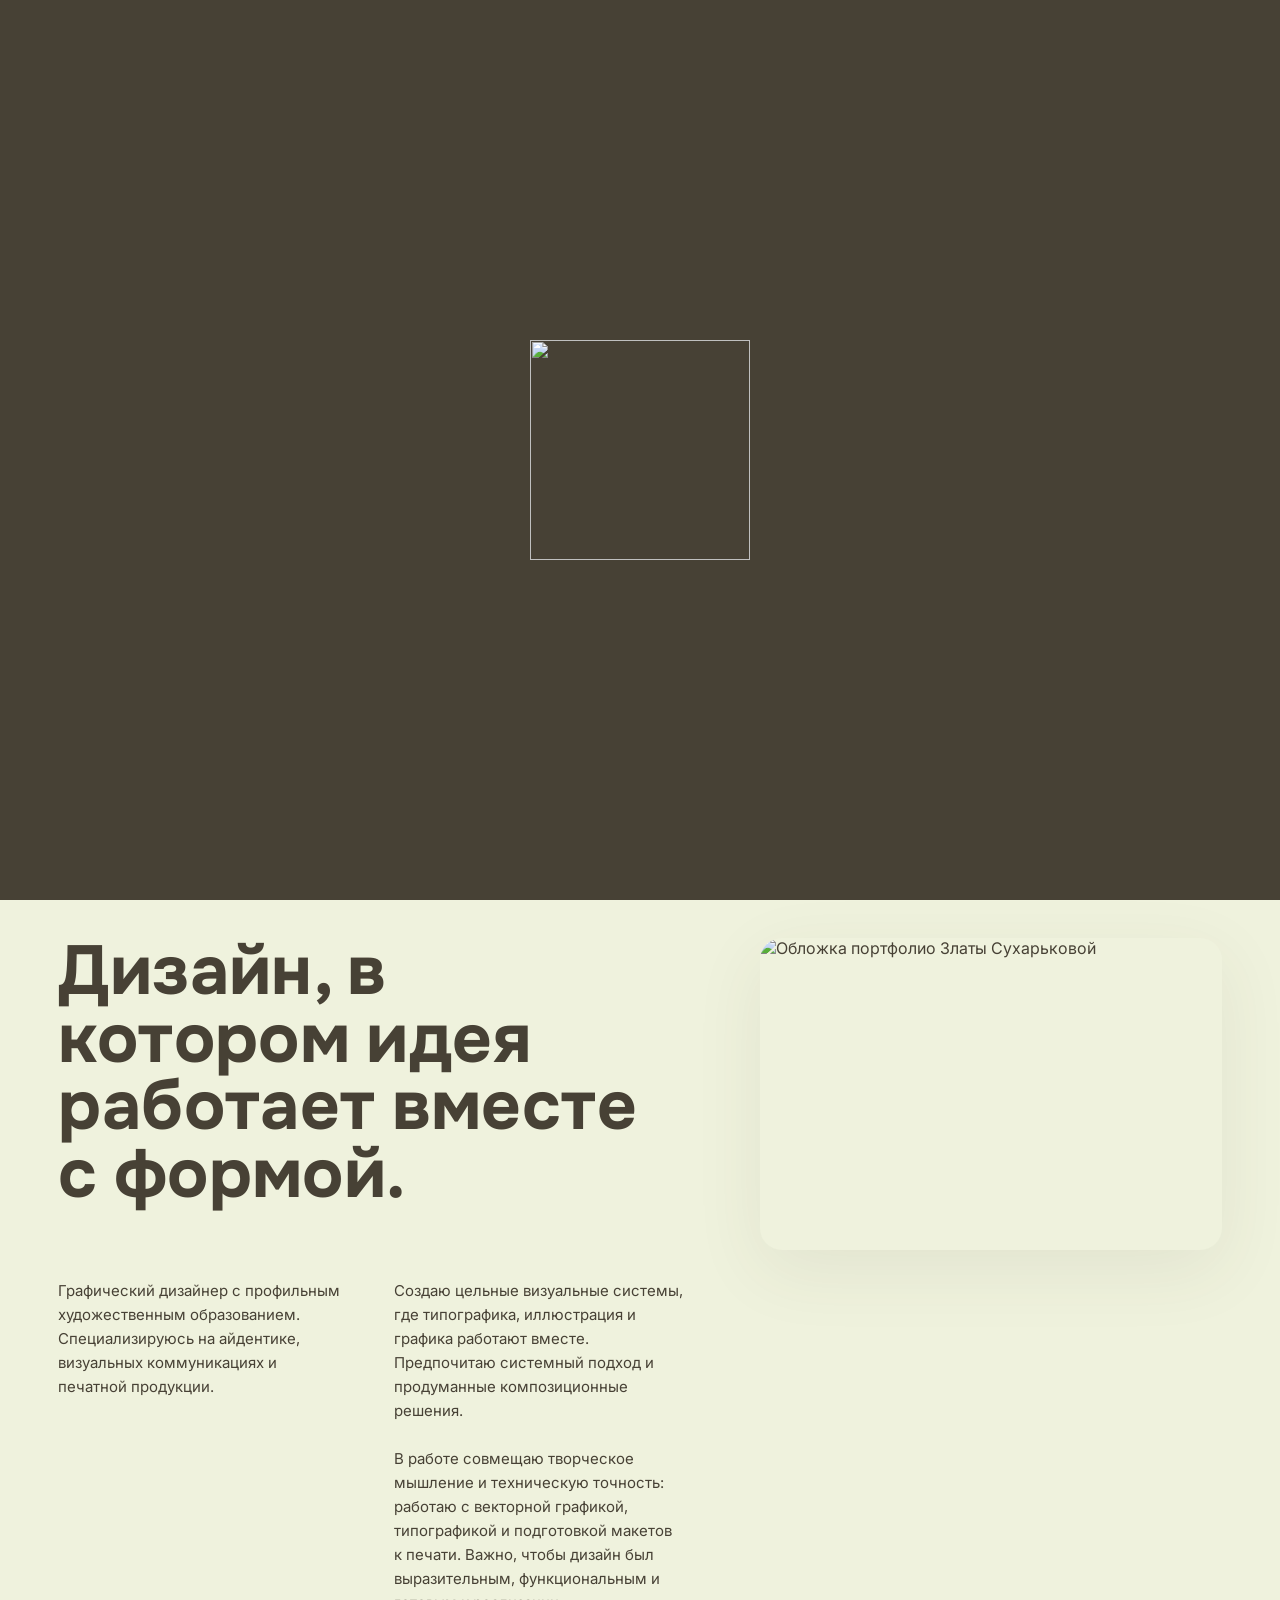
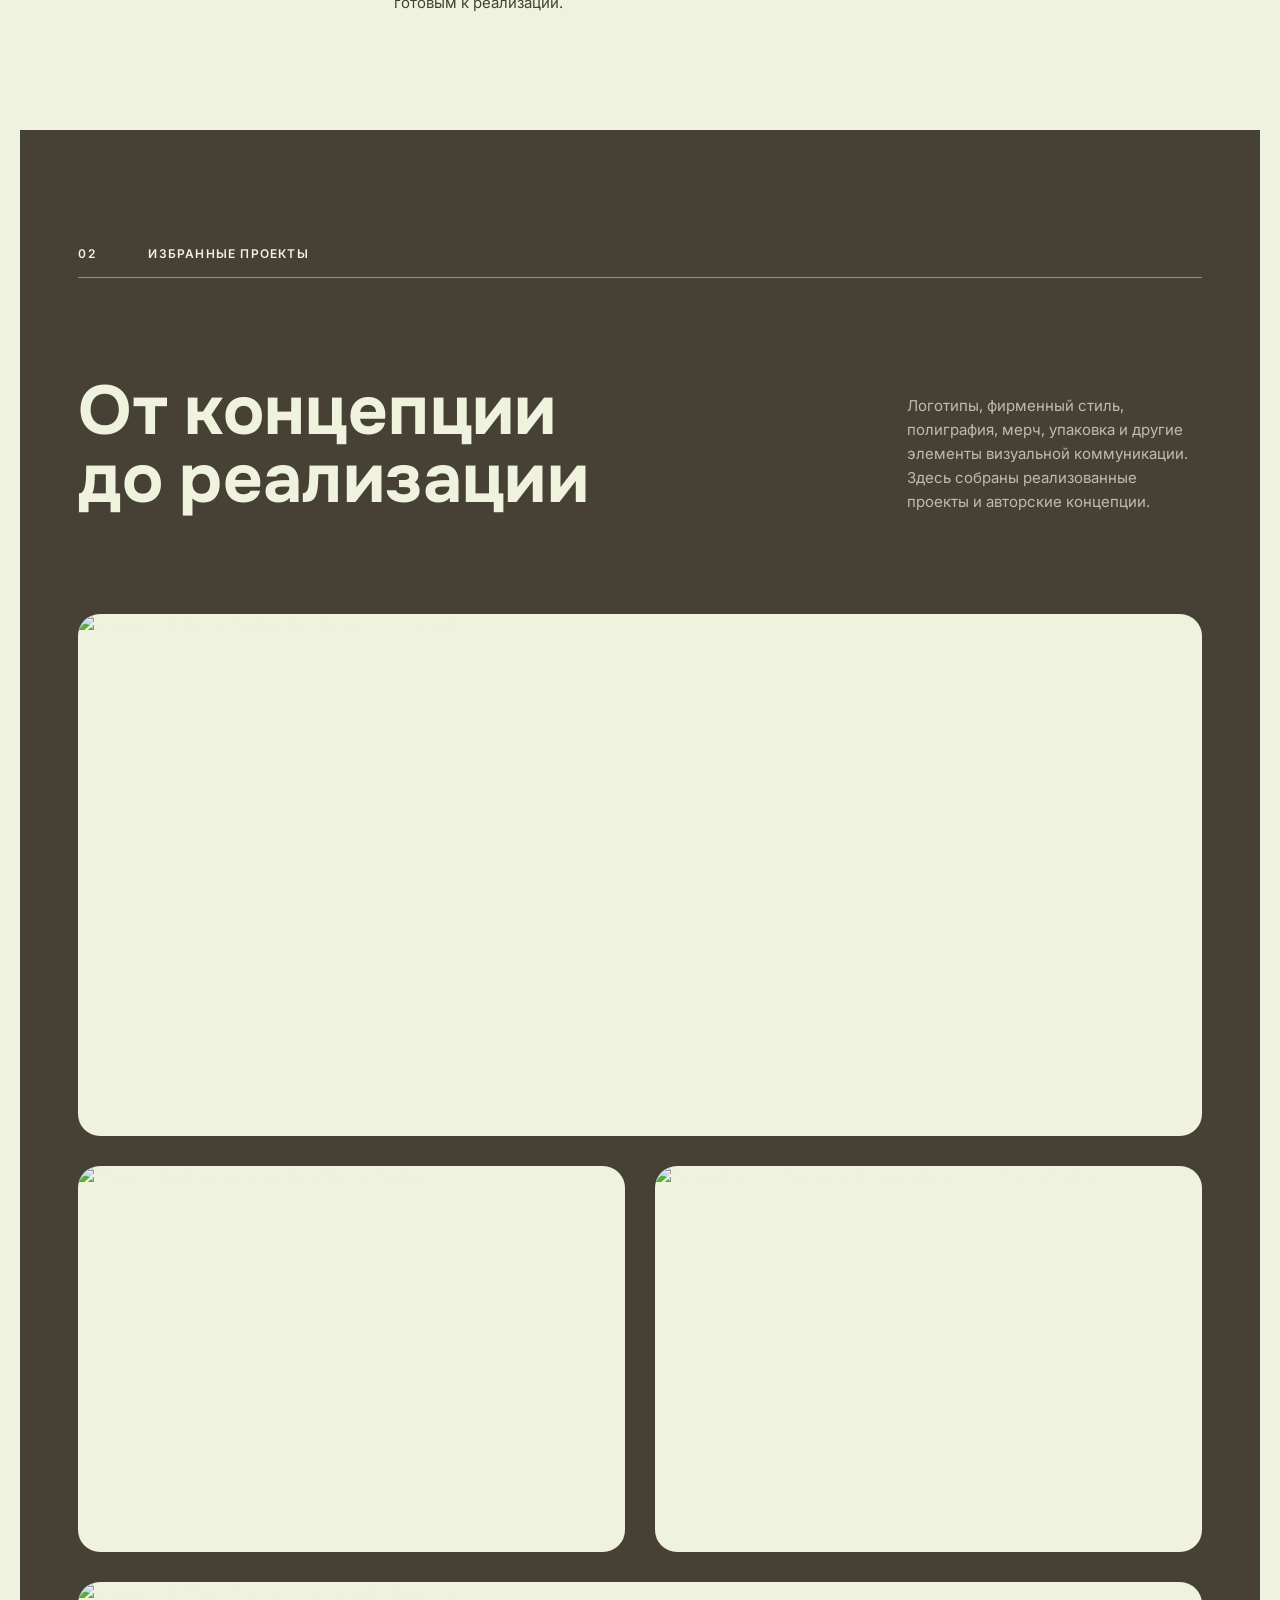
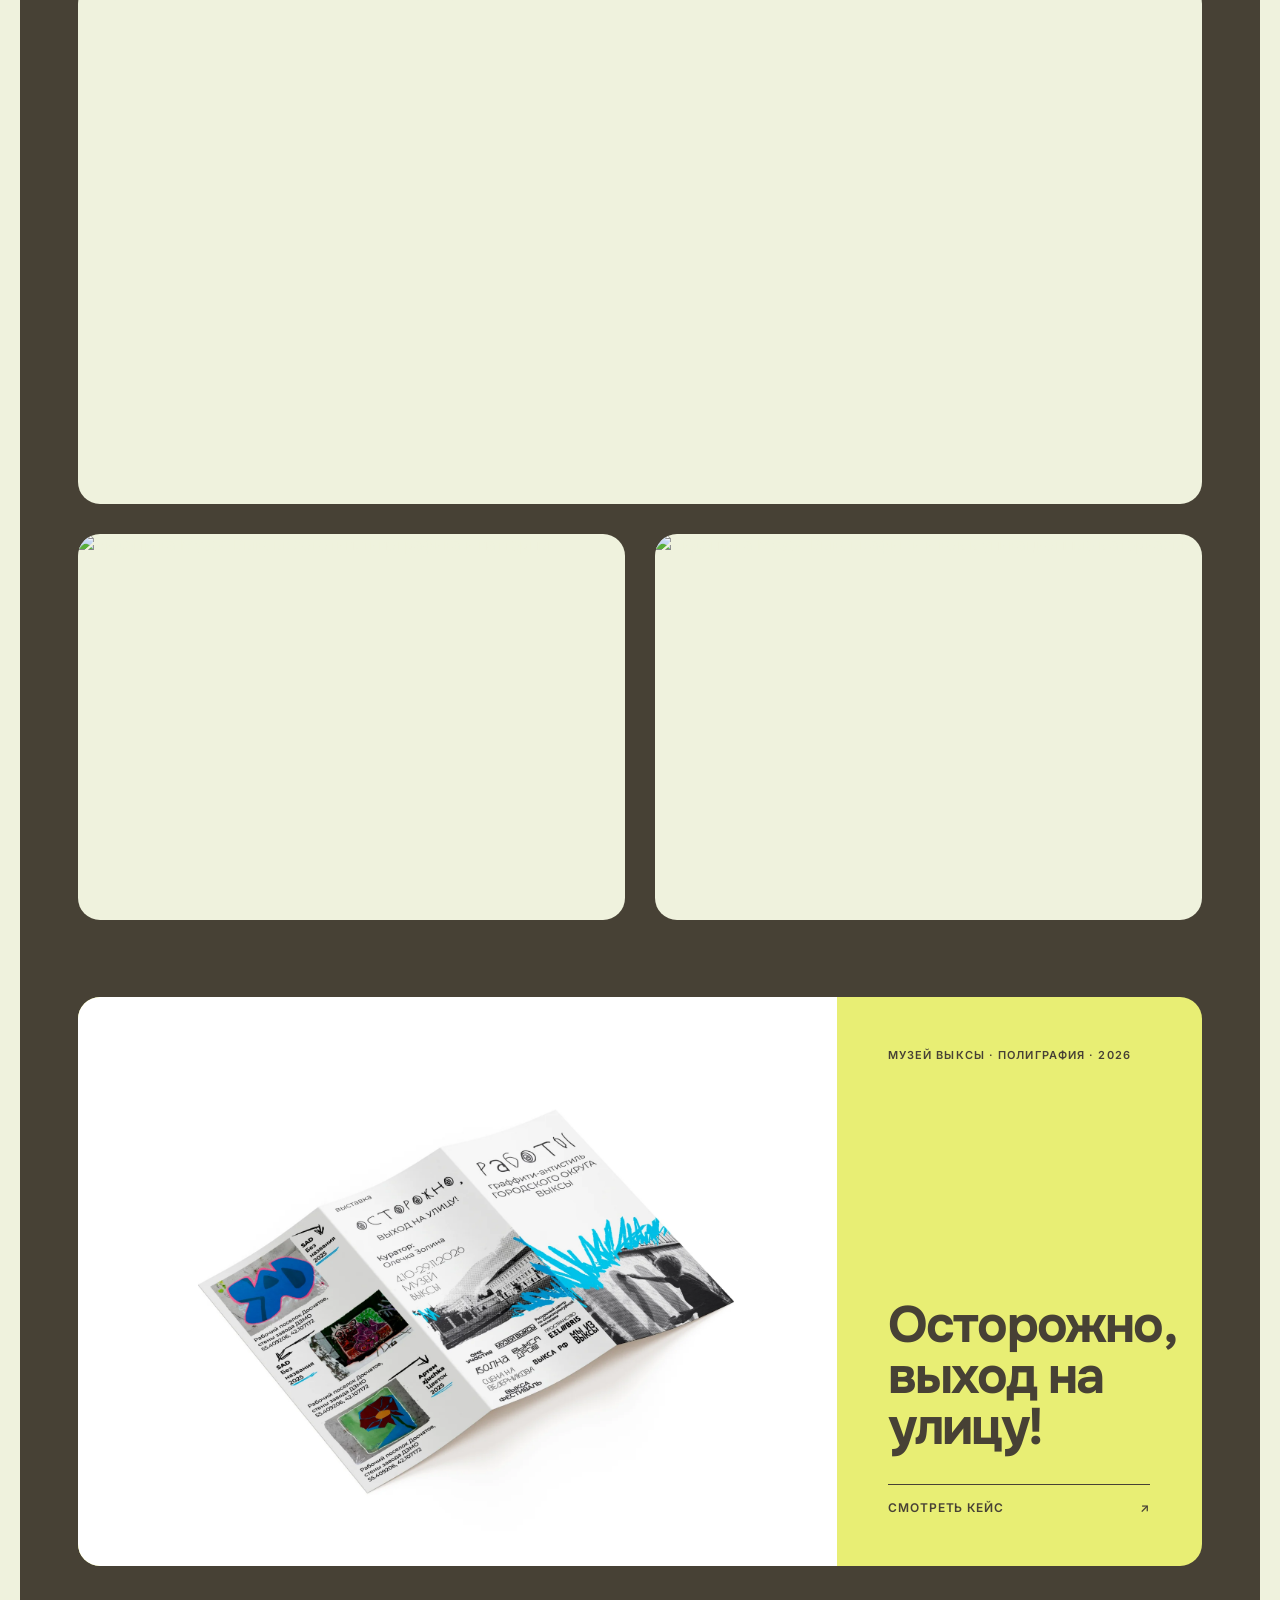
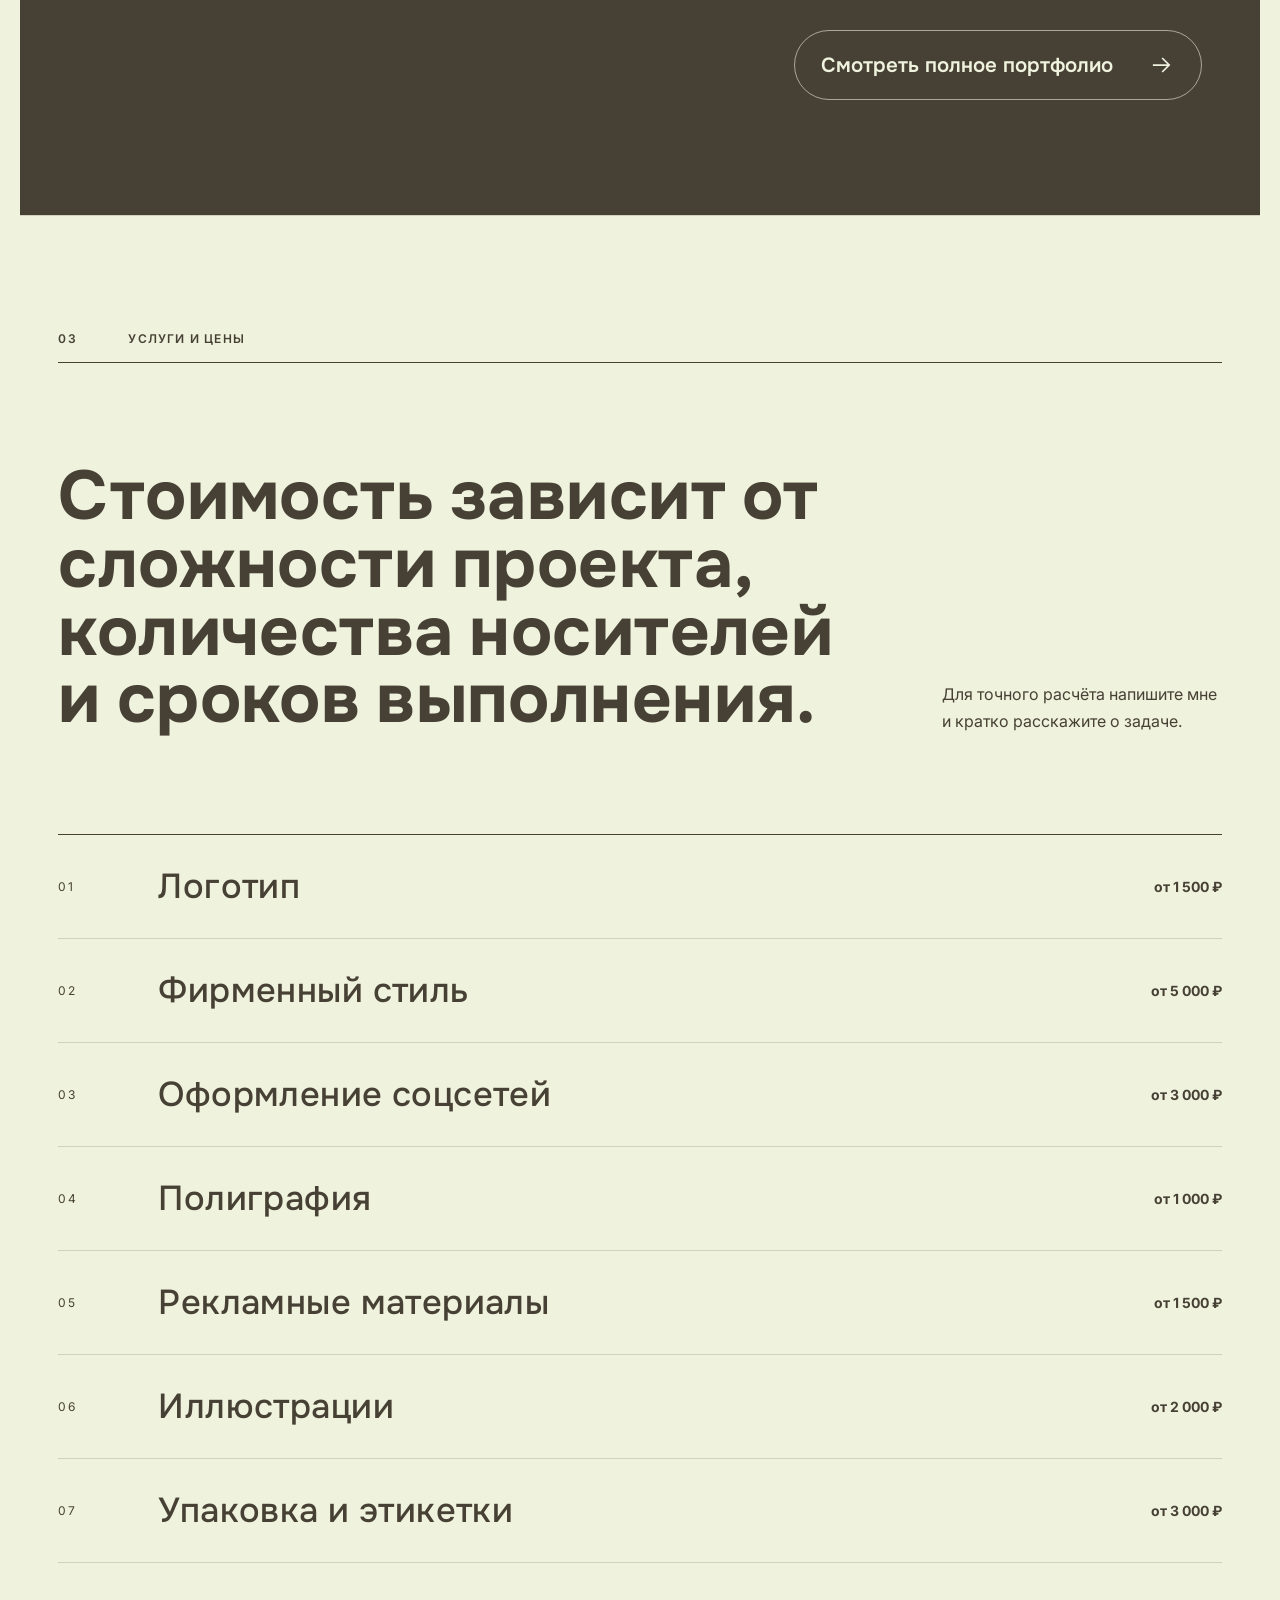
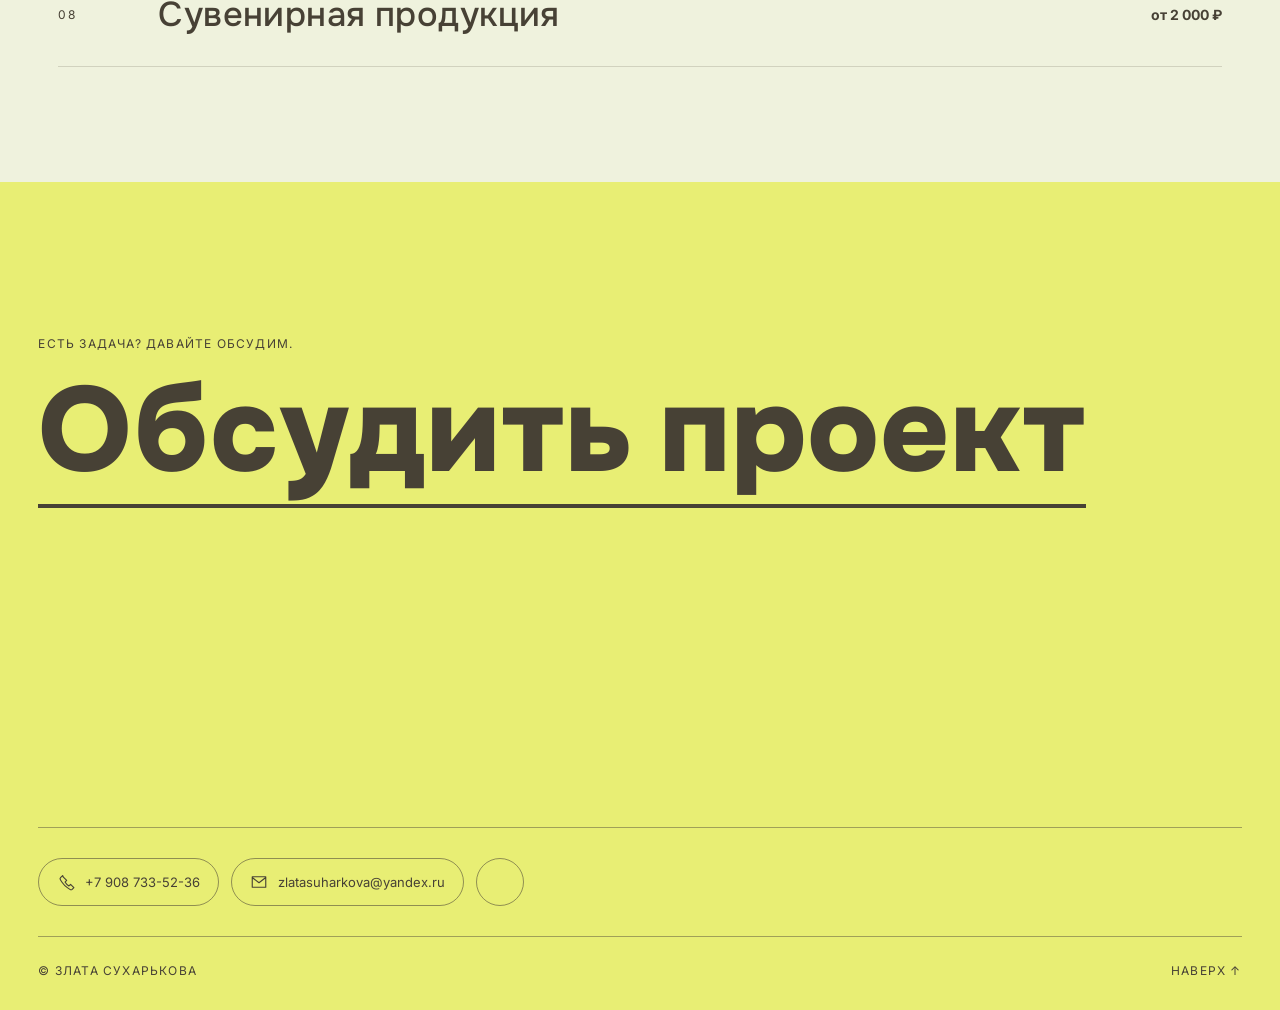
==== commit 0bdbd5a0: "Keep exhibition case visible outside homepage galleries" ====
--- a/index.html
+++ b/index.html
@@ -64,7 +64,7 @@
   <link rel="preconnect" href="https://fonts.gstatic.com" crossorigin>
   <link href="https://fonts.googleapis.com/css2?family=Inter:wght@400;500;600&family=Onest:wght@400;500;600;700;800;900&display=swap" rel="stylesheet">
   <link rel="preload" as="image" href="images/hero.webp?v=4" type="image/webp">
-  <link rel="stylesheet" href="css/style.css?v=35">
+  <link rel="stylesheet" href="css/style.css?v=36">
   <script src="js/privacy.js?v=3" defer></script>
   <script src="js/script.js?v=32" defer></script>
   <noscript><style>.preloader{display:none!important}</style></noscript>
@@ -154,10 +154,10 @@
           <img src="images/portfolio-2.webp" alt="Меню и печатные материалы Bomb Coffee" width="1800" height="1272" loading="lazy">
           <span class="project-card__meta"><b>Bomb Coffee</b><span>Носители · 02</span></span>
         </button>
-        <a class="project-card reveal" href="case/ostorozhno-vyhod-na-ulitsu/" aria-label="Смотреть кейс: полиграфия выставки «Осторожно, выход на улицу!»">
-          <img src="images/ostorozhno-booklet-fold.webp" alt="Складной евробуклет выставки «Осторожно, выход на улицу!»" width="2048" height="1536" loading="lazy">
-          <span class="project-card__meta"><b>Осторожно, выход на улицу!</b><span>Полиграфия · 03</span></span>
-        </a>
+        <button class="project-card reveal" type="button" data-lightbox="images/portfolio-3.webp" aria-label="Открыть проект Bomb Coffee, элементы айдентики">
+          <img src="images/portfolio-3.webp" alt="Концепция и элементы фирменного стиля Bomb Coffee" width="1800" height="1272" loading="lazy">
+          <span class="project-card__meta"><b>Bomb Coffee</b><span>Система · 03</span></span>
+        </button>
         <button class="project-card project-card--wide reveal" type="button" data-lightbox="images/museum-vyksa-1.webp" aria-label="Открыть проект Музей Выксы, сувенирная продукция">
           <img src="images/museum-vyksa-1.webp" alt="Айдентика Музея Выксы: сувенирная продукция" width="1800" height="1272" loading="lazy">
           <span class="project-card__meta"><b>Музей Выксы</b><span>Айдентика · 04</span></span>
@@ -171,6 +171,11 @@
           <span class="project-card__meta"><b>Музей Выксы</b><span>Система · 06</span></span>
         </button>
       </div>
+
+      <a class="featured-case reveal" href="case/ostorozhno-vyhod-na-ulitsu/" aria-label="Смотреть кейс: полиграфия выставки «Осторожно, выход на улицу!»">
+        <img src="images/ostorozhno-booklet-fold.webp" alt="Разложенный евробуклет выставки «Осторожно, выход на улицу!»" width="2048" height="1536" loading="lazy">
+        <span class="featured-case__copy"><span class="featured-case__eyebrow">Музей Выксы · полиграфия · 2026</span><strong>Осторожно,<br>выход на улицу!</strong><span class="featured-case__link">Смотреть кейс <span aria-hidden="true">↗</span></span></span>
+      </a>
 
       <div class="projects__more reveal">
         <a class="portfolio-link" href="works/">
--- a/css/style.css
+++ b/css/style.css
@@ -1014,3 +1014,19 @@
     z-index: 1;
   }
 }
+
+/* Standalone case link outside the scripted project galleries */
+.featured-case { display: grid; grid-template-columns: minmax(0,1.35fr) minmax(260px,.65fr); margin-top: clamp(42px,6vw,86px); overflow: hidden; color: var(--ink); background: var(--accent); border-radius: var(--radius); }
+.featured-case > img { width: 100%; height: 100%; min-height: 420px; object-fit: cover; background: #fff; }
+.featured-case__copy { display: flex; flex-direction: column; align-items: flex-start; min-width: 0; padding: clamp(28px,4vw,60px); }
+.featured-case__eyebrow { font-size: 11px; font-weight: 600; letter-spacing: .1em; text-transform: uppercase; }
+.featured-case strong { display: block; margin: auto 0 30px; font-family: var(--font-display); font-size: clamp(36px,4vw,64px); line-height: 1; letter-spacing: -.035em; }
+.featured-case__link { display: flex; justify-content: space-between; width: 100%; padding-top: 15px; border-top: 1px solid currentColor; font-size: 12px; font-weight: 600; letter-spacing: .08em; text-transform: uppercase; }
+.featured-case:hover > img, .featured-case:focus-visible > img { filter: saturate(1.1); }
+.featured-case:focus-visible { outline: 2px solid var(--light); outline-offset: 5px; }
+@media (max-width: 700px) {
+  .featured-case { grid-template-columns: 1fr; margin-top: 46px; }
+  .featured-case > img { height: auto; min-height: 0; aspect-ratio: 1.35; object-fit: cover; }
+  .featured-case__copy { padding: 28px 24px 34px; }
+  .featured-case strong { margin: 40px 0 30px; font-size: clamp(34px,9vw,54px); }
+}
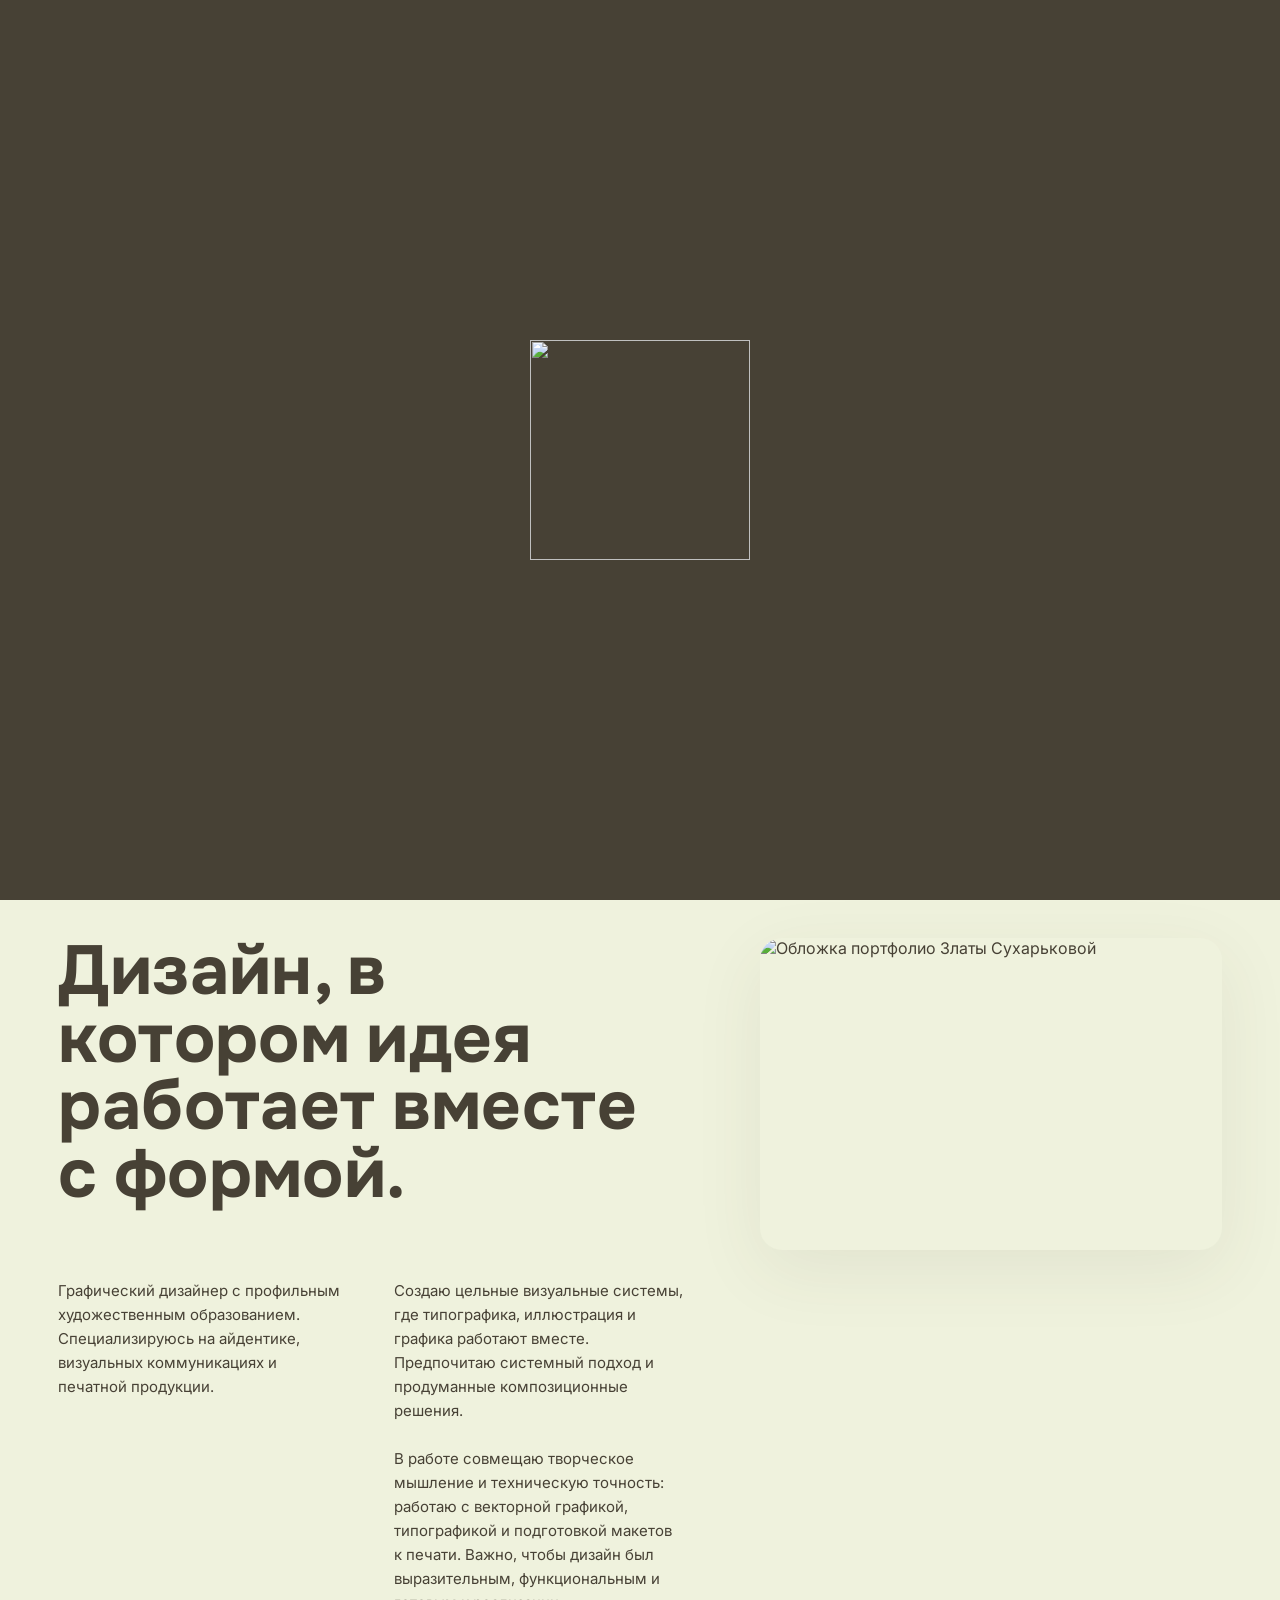
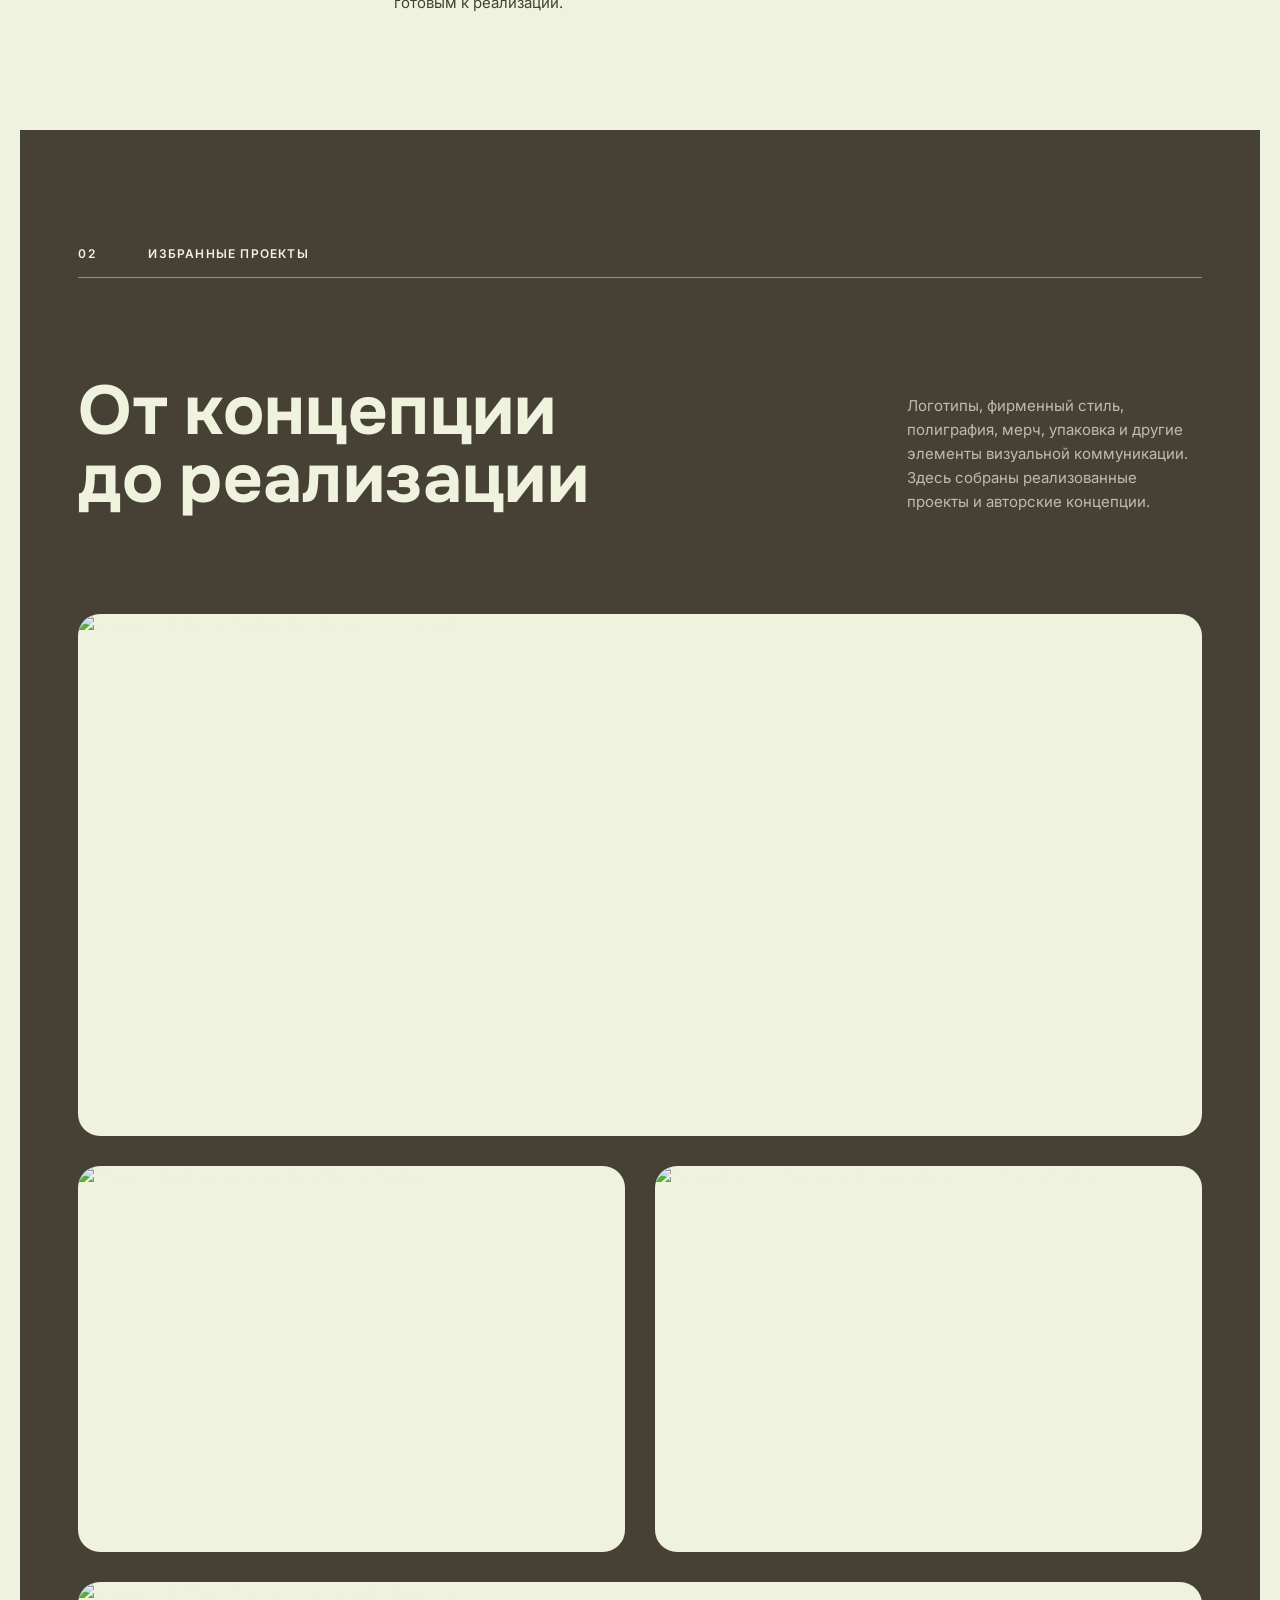
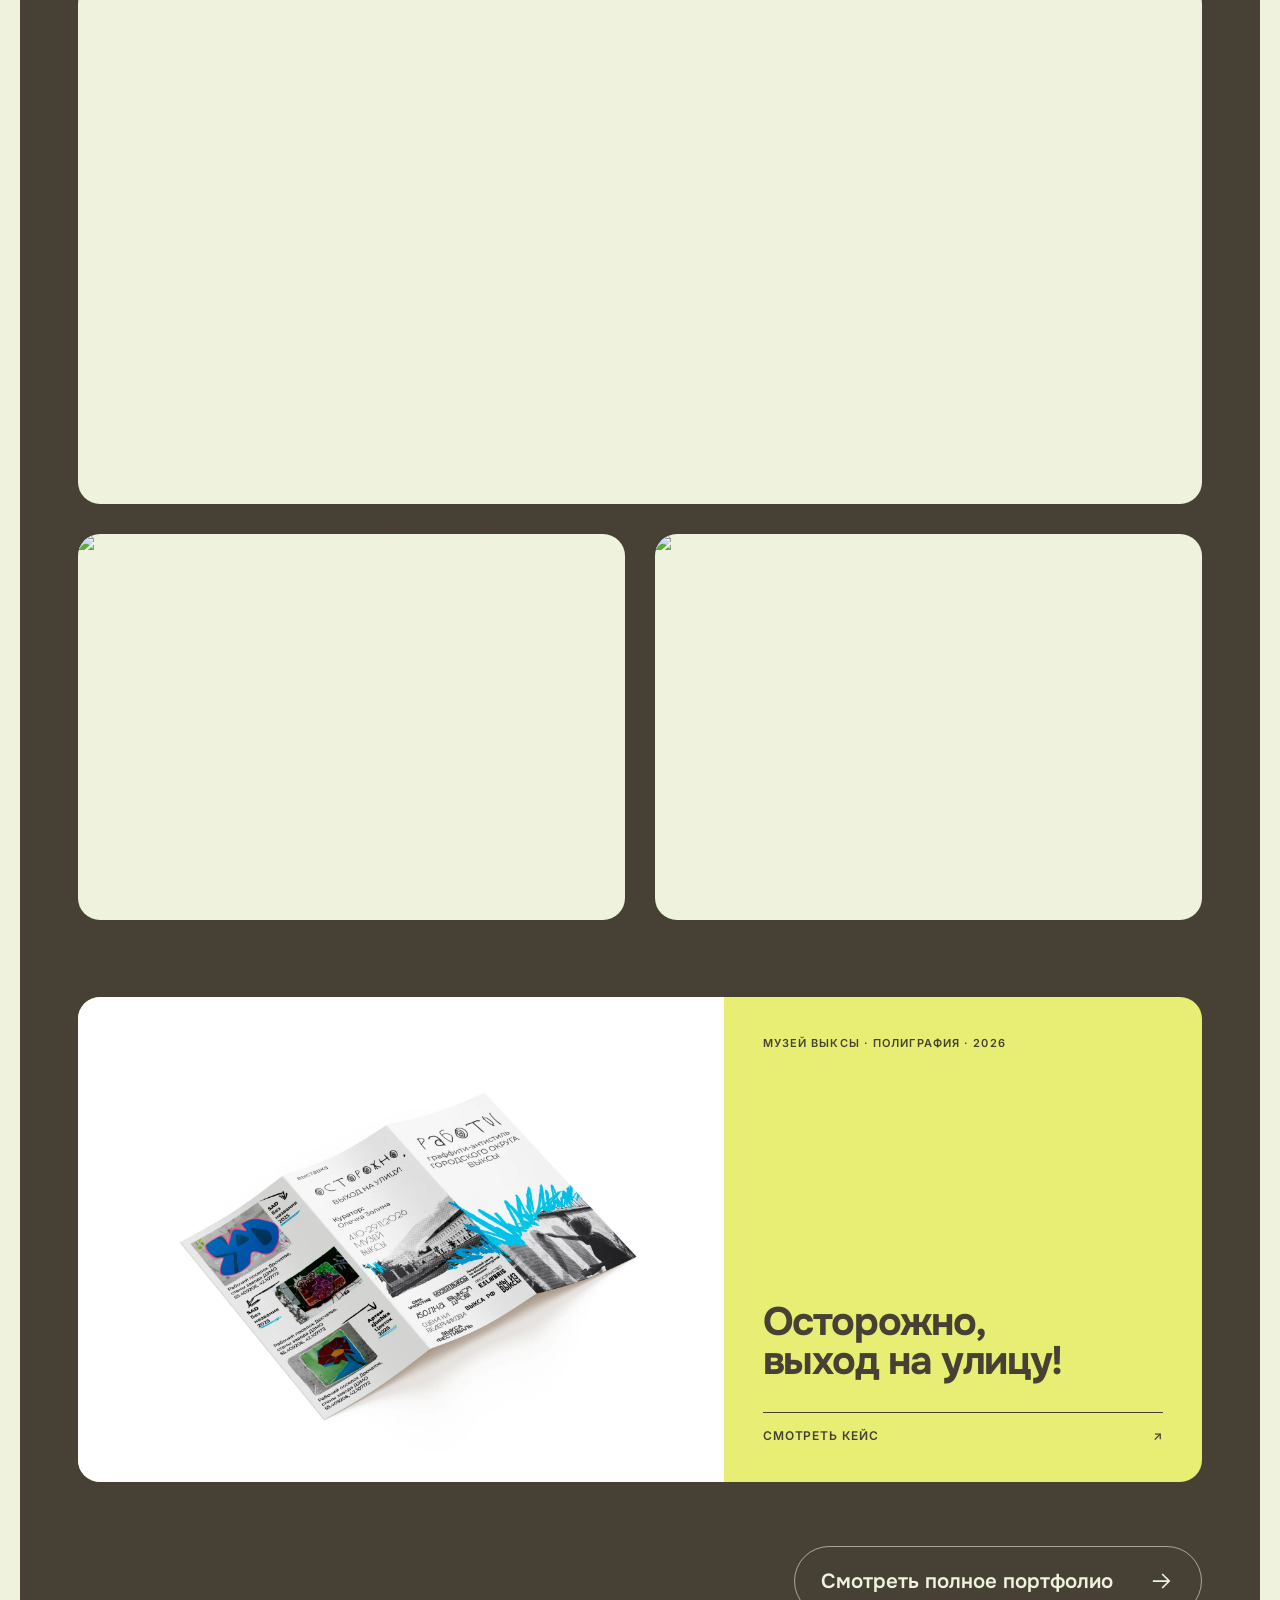
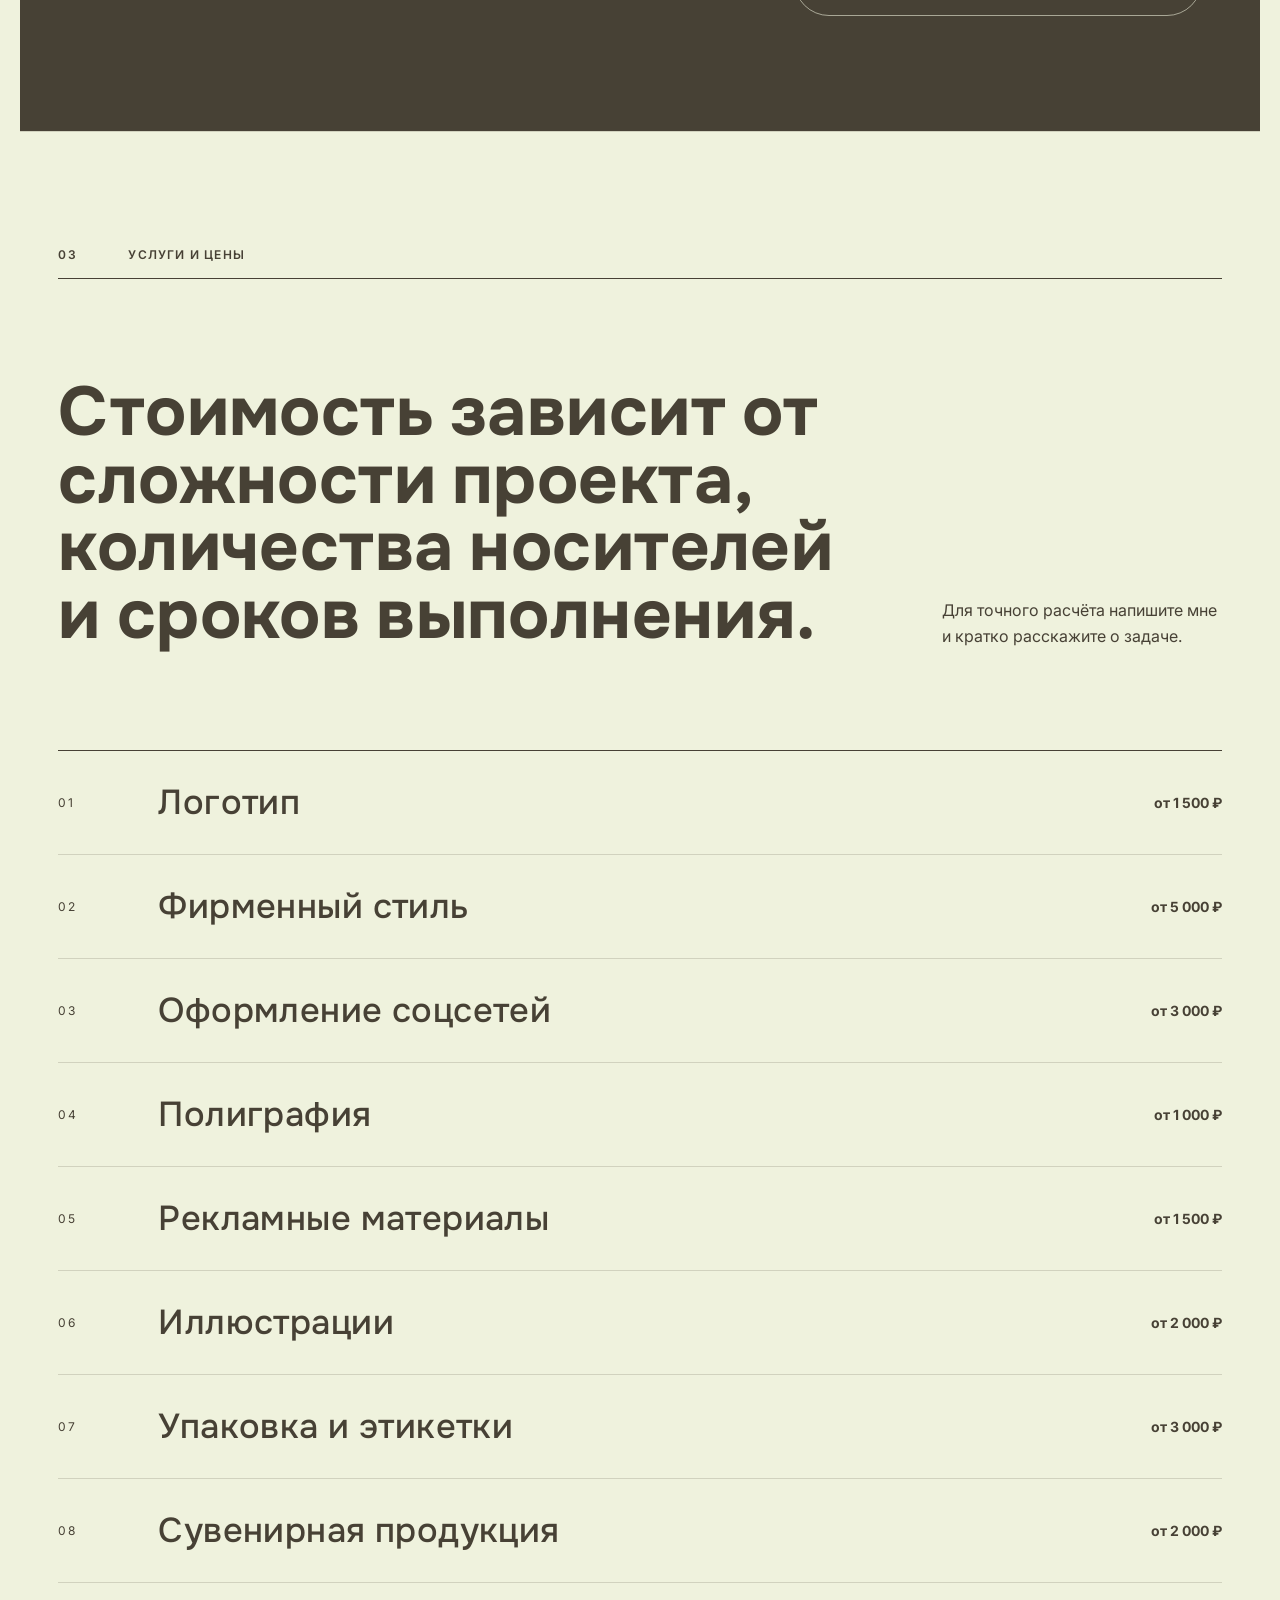
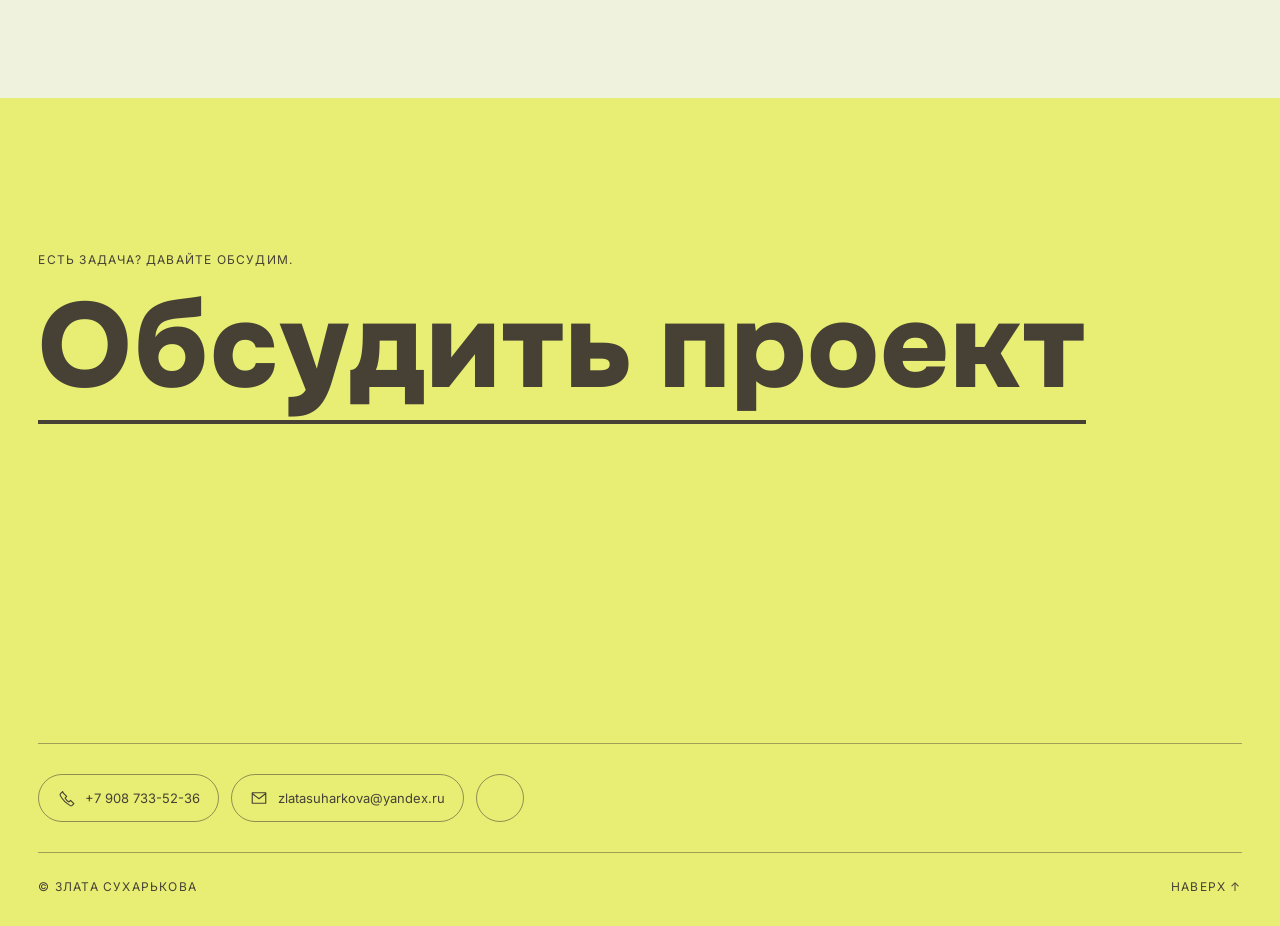
==== commit 6bab6bc2: "Refresh homepage stylesheet for card layout fix" ====
--- a/index.html
+++ b/index.html
@@ -64,7 +64,7 @@
   <link rel="preconnect" href="https://fonts.gstatic.com" crossorigin>
   <link href="https://fonts.googleapis.com/css2?family=Inter:wght@400;500;600&family=Onest:wght@400;500;600;700;800;900&display=swap" rel="stylesheet">
   <link rel="preload" as="image" href="images/hero.webp?v=4" type="image/webp">
-  <link rel="stylesheet" href="css/style.css?v=36">
+  <link rel="stylesheet" href="css/style.css?v=37">
   <script src="js/privacy.js?v=3" defer></script>
   <script src="js/script.js?v=32" defer></script>
   <noscript><style>.preloader{display:none!important}</style></noscript>
--- a/css/style.css
+++ b/css/style.css
@@ -1016,11 +1016,11 @@
 }
 
 /* Standalone case link outside the scripted project galleries */
-.featured-case { display: grid; grid-template-columns: minmax(0,1.35fr) minmax(260px,.65fr); margin-top: clamp(42px,6vw,86px); overflow: hidden; color: var(--ink); background: var(--accent); border-radius: var(--radius); }
+.featured-case { display: grid; grid-template-columns: minmax(0,1.15fr) minmax(0,.85fr); margin-top: clamp(42px,6vw,86px); overflow: hidden; color: var(--ink); background: var(--accent); border-radius: var(--radius); }
 .featured-case > img { width: 100%; height: 100%; min-height: 420px; object-fit: cover; background: #fff; }
-.featured-case__copy { display: flex; flex-direction: column; align-items: flex-start; min-width: 0; padding: clamp(28px,4vw,60px); }
+.featured-case__copy { display: flex; flex-direction: column; align-items: flex-start; min-width: 0; padding: clamp(26px,3vw,48px); }
 .featured-case__eyebrow { font-size: 11px; font-weight: 600; letter-spacing: .1em; text-transform: uppercase; }
-.featured-case strong { display: block; margin: auto 0 30px; font-family: var(--font-display); font-size: clamp(36px,4vw,64px); line-height: 1; letter-spacing: -.035em; }
+.featured-case strong { display: block; max-width: 100%; margin: auto 0 30px; font-family: var(--font-display); font-size: clamp(32px,3.1vw,56px); line-height: 1; letter-spacing: -.035em; }
 .featured-case__link { display: flex; justify-content: space-between; width: 100%; padding-top: 15px; border-top: 1px solid currentColor; font-size: 12px; font-weight: 600; letter-spacing: .08em; text-transform: uppercase; }
 .featured-case:hover > img, .featured-case:focus-visible > img { filter: saturate(1.1); }
 .featured-case:focus-visible { outline: 2px solid var(--light); outline-offset: 5px; }
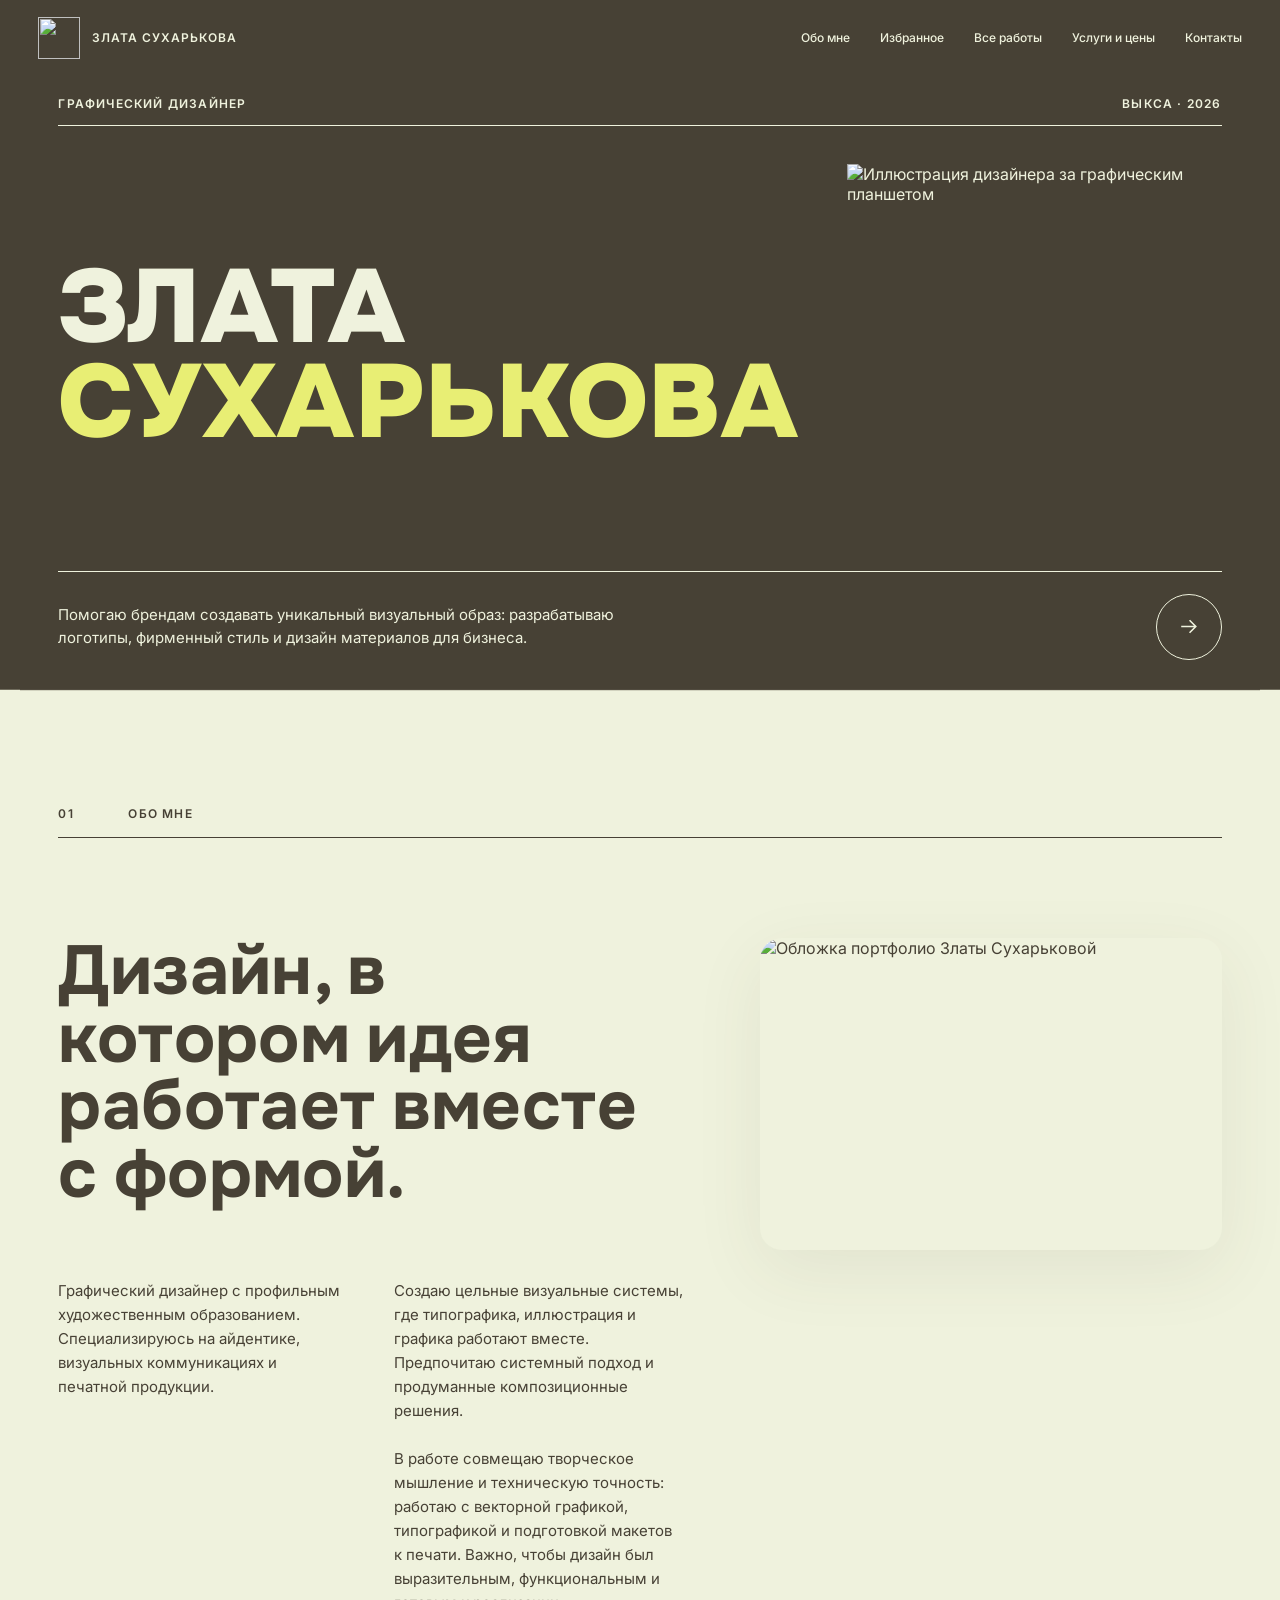
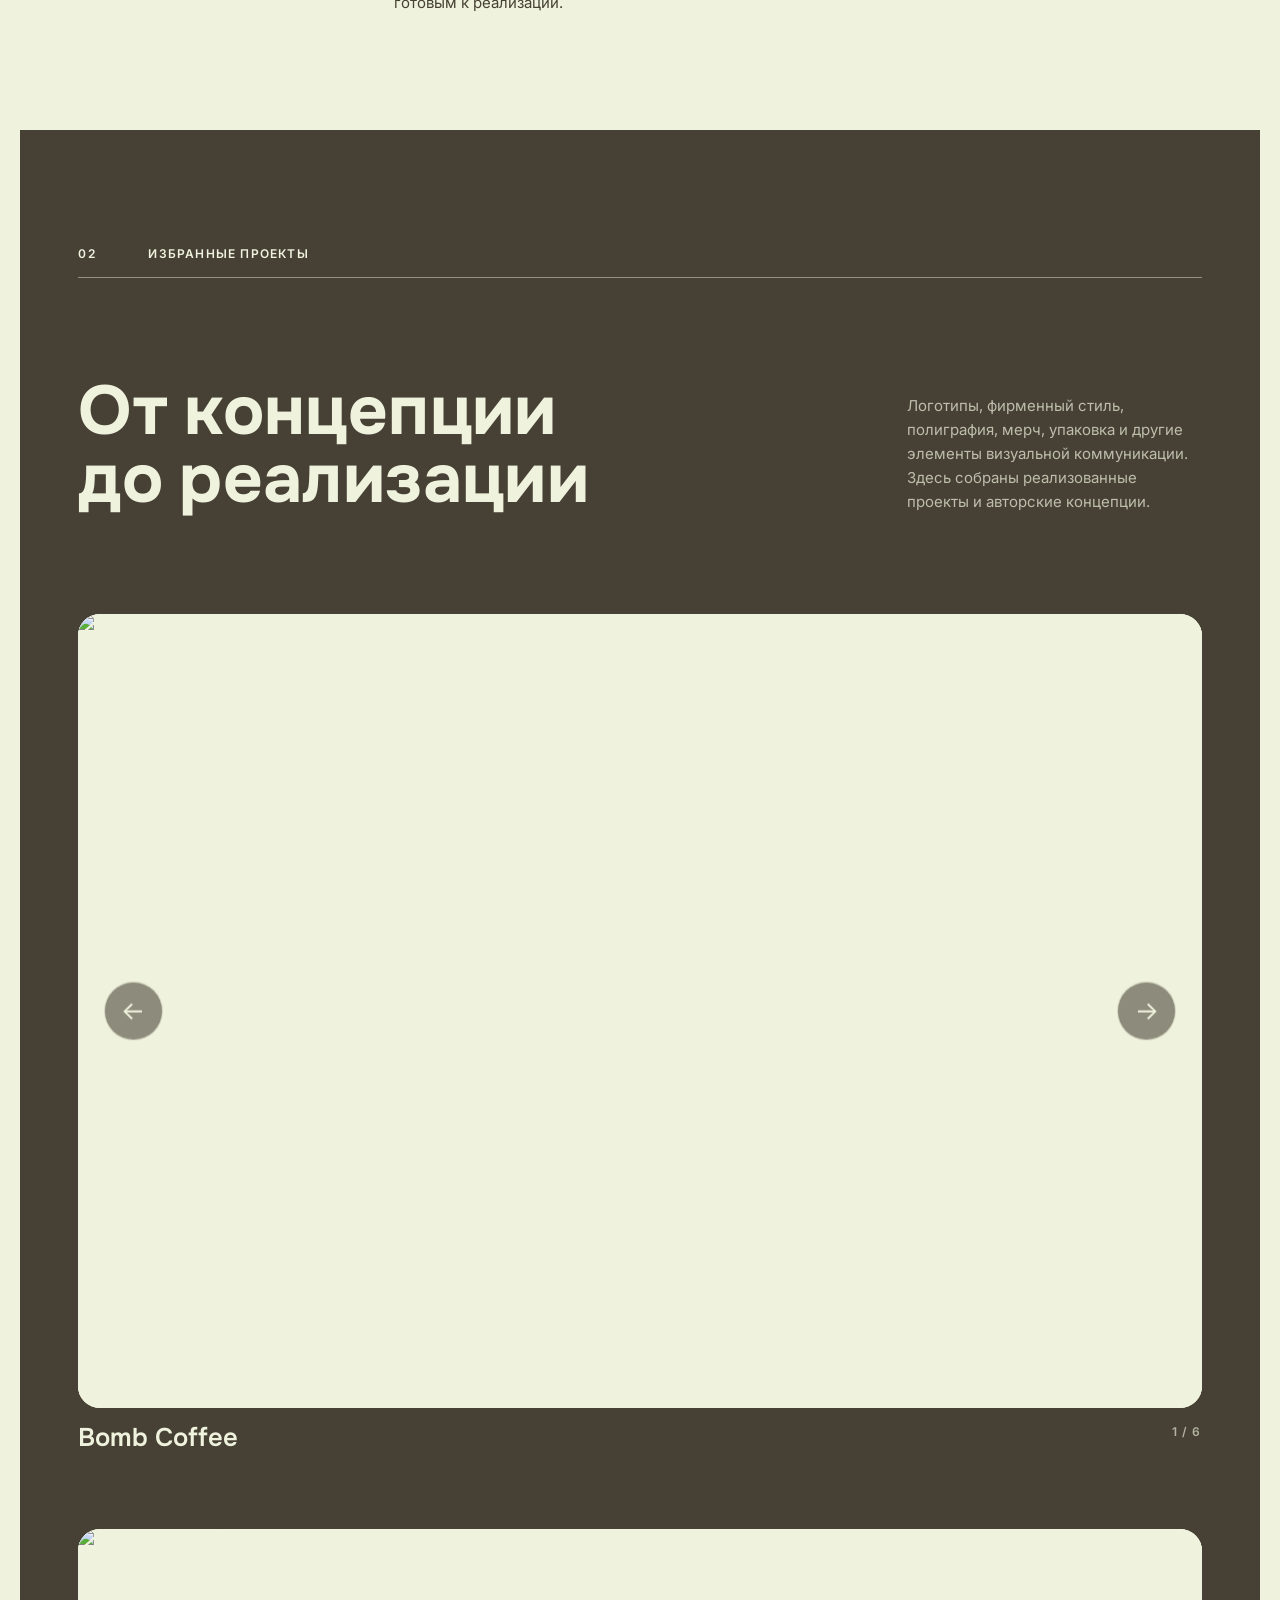
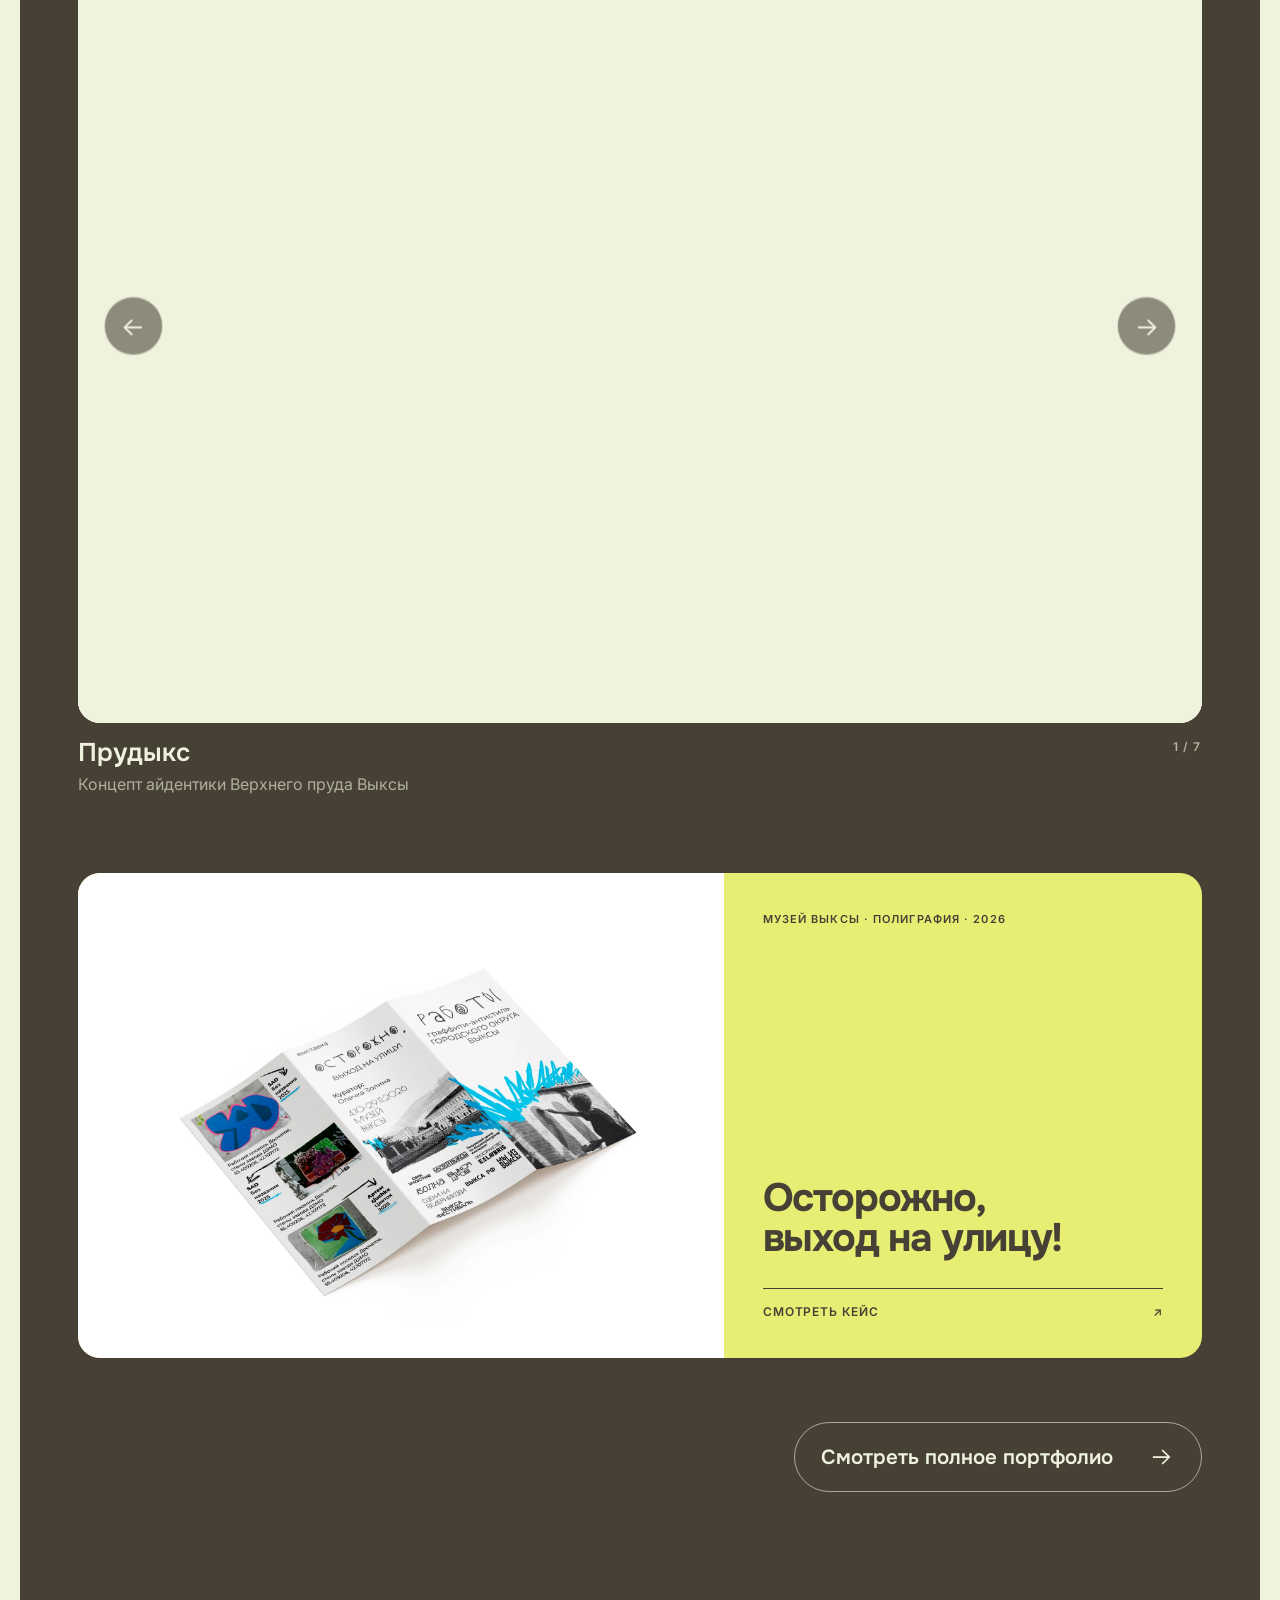
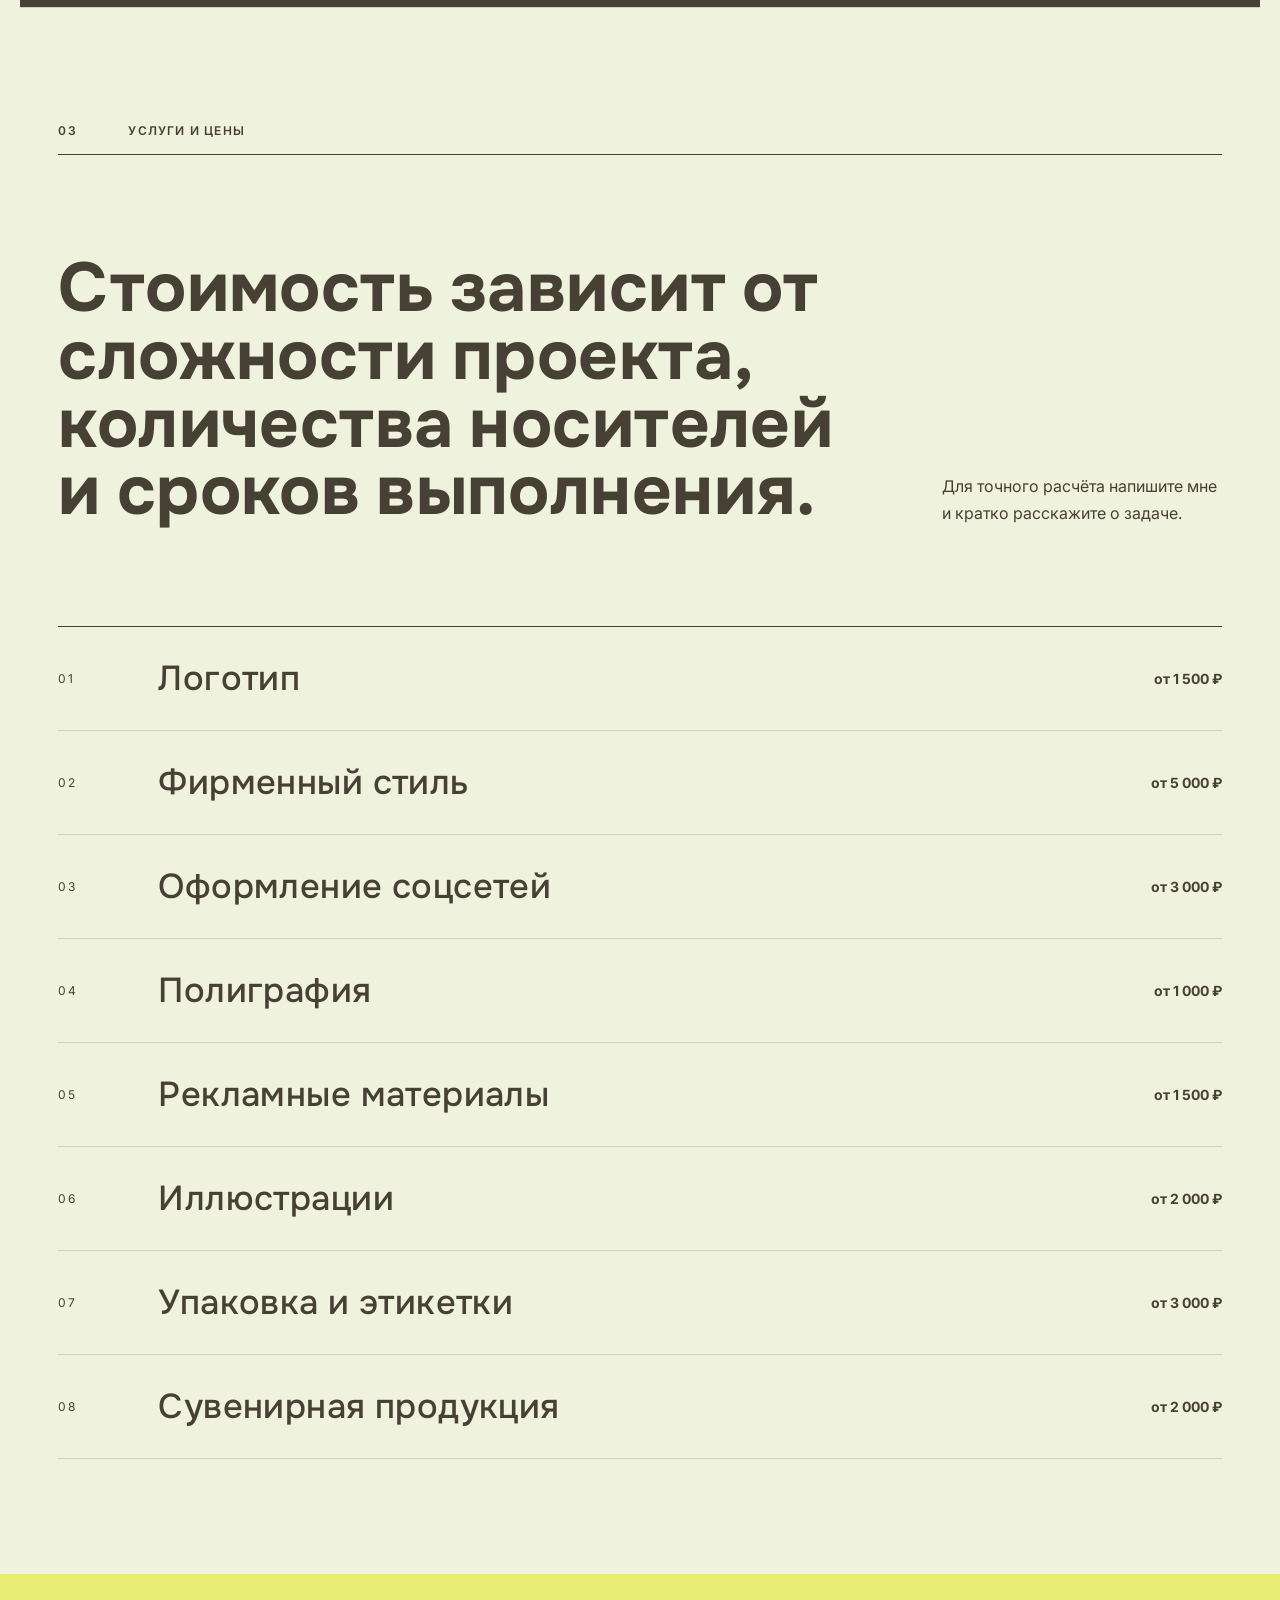
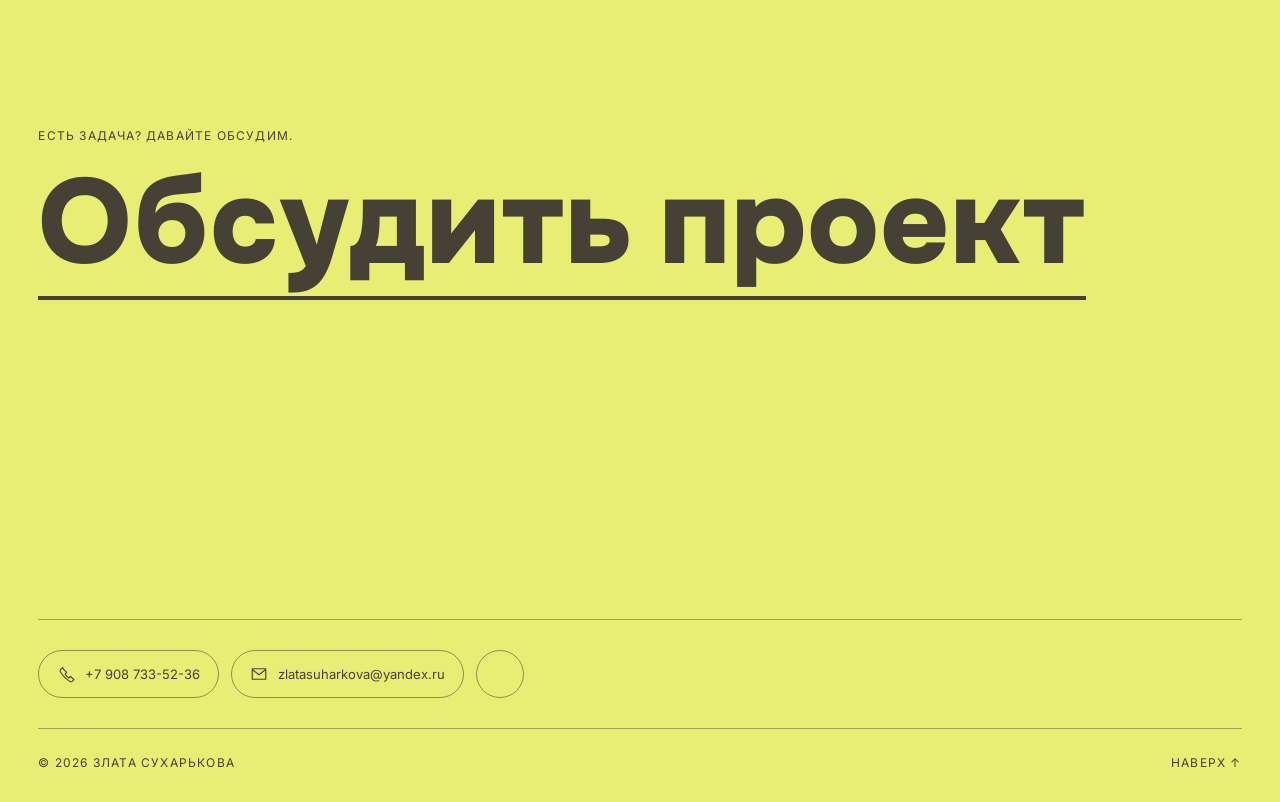
==== commit 1fd88fe7: "Remove Museum Vyksa cards from selected projects" ====
--- a/index.html
+++ b/index.html
@@ -64,9 +64,9 @@
   <link rel="preconnect" href="https://fonts.gstatic.com" crossorigin>
   <link href="https://fonts.googleapis.com/css2?family=Inter:wght@400;500;600&family=Onest:wght@400;500;600;700;800;900&display=swap" rel="stylesheet">
   <link rel="preload" as="image" href="images/hero.webp?v=4" type="image/webp">
-  <link rel="stylesheet" href="css/style.css?v=37">
+  <link rel="stylesheet" href="css/style.css?v=38">
   <script src="js/privacy.js?v=3" defer></script>
-  <script src="js/script.js?v=32" defer></script>
+  <script src="js/script.js?v=33" defer></script>
   <noscript><style>.preloader{display:none!important}</style></noscript>
 </head>
 <body class="home-page">
@@ -158,18 +158,6 @@
           <img src="images/portfolio-3.webp" alt="Концепция и элементы фирменного стиля Bomb Coffee" width="1800" height="1272" loading="lazy">
           <span class="project-card__meta"><b>Bomb Coffee</b><span>Система · 03</span></span>
         </button>
-        <button class="project-card project-card--wide reveal" type="button" data-lightbox="images/museum-vyksa-1.webp" aria-label="Открыть проект Музей Выксы, сувенирная продукция">
-          <img src="images/museum-vyksa-1.webp" alt="Айдентика Музея Выксы: сувенирная продукция" width="1800" height="1272" loading="lazy">
-          <span class="project-card__meta"><b>Музей Выксы</b><span>Айдентика · 04</span></span>
-        </button>
-        <button class="project-card reveal" type="button" data-lightbox="images/museum-vyksa-2.webp" aria-label="Открыть проект Музей Выксы, афиши и соцсети">
-          <img src="images/museum-vyksa-2.webp" alt="Айдентика Музея Выксы: логотип, типографика и паттерны" width="1800" height="1272" loading="lazy">
-          <span class="project-card__meta"><b>Музей Выксы</b><span>Коммуникации · 05</span></span>
-        </button>
-        <button class="project-card reveal" type="button" data-lightbox="images/museum-vyksa-3.webp" aria-label="Открыть проект Музей Выксы, визуальная система">
-          <img src="images/museum-vyksa-3.webp" alt="Айдентика Музея Выксы: афиши и коммуникационные материалы" width="1800" height="1272" loading="lazy">
-          <span class="project-card__meta"><b>Музей Выксы</b><span>Система · 06</span></span>
-        </button>
       </div>
 
       <a class="featured-case reveal" href="case/ostorozhno-vyhod-na-ulitsu/" aria-label="Смотреть кейс: полиграфия выставки «Осторожно, выход на улицу!»">
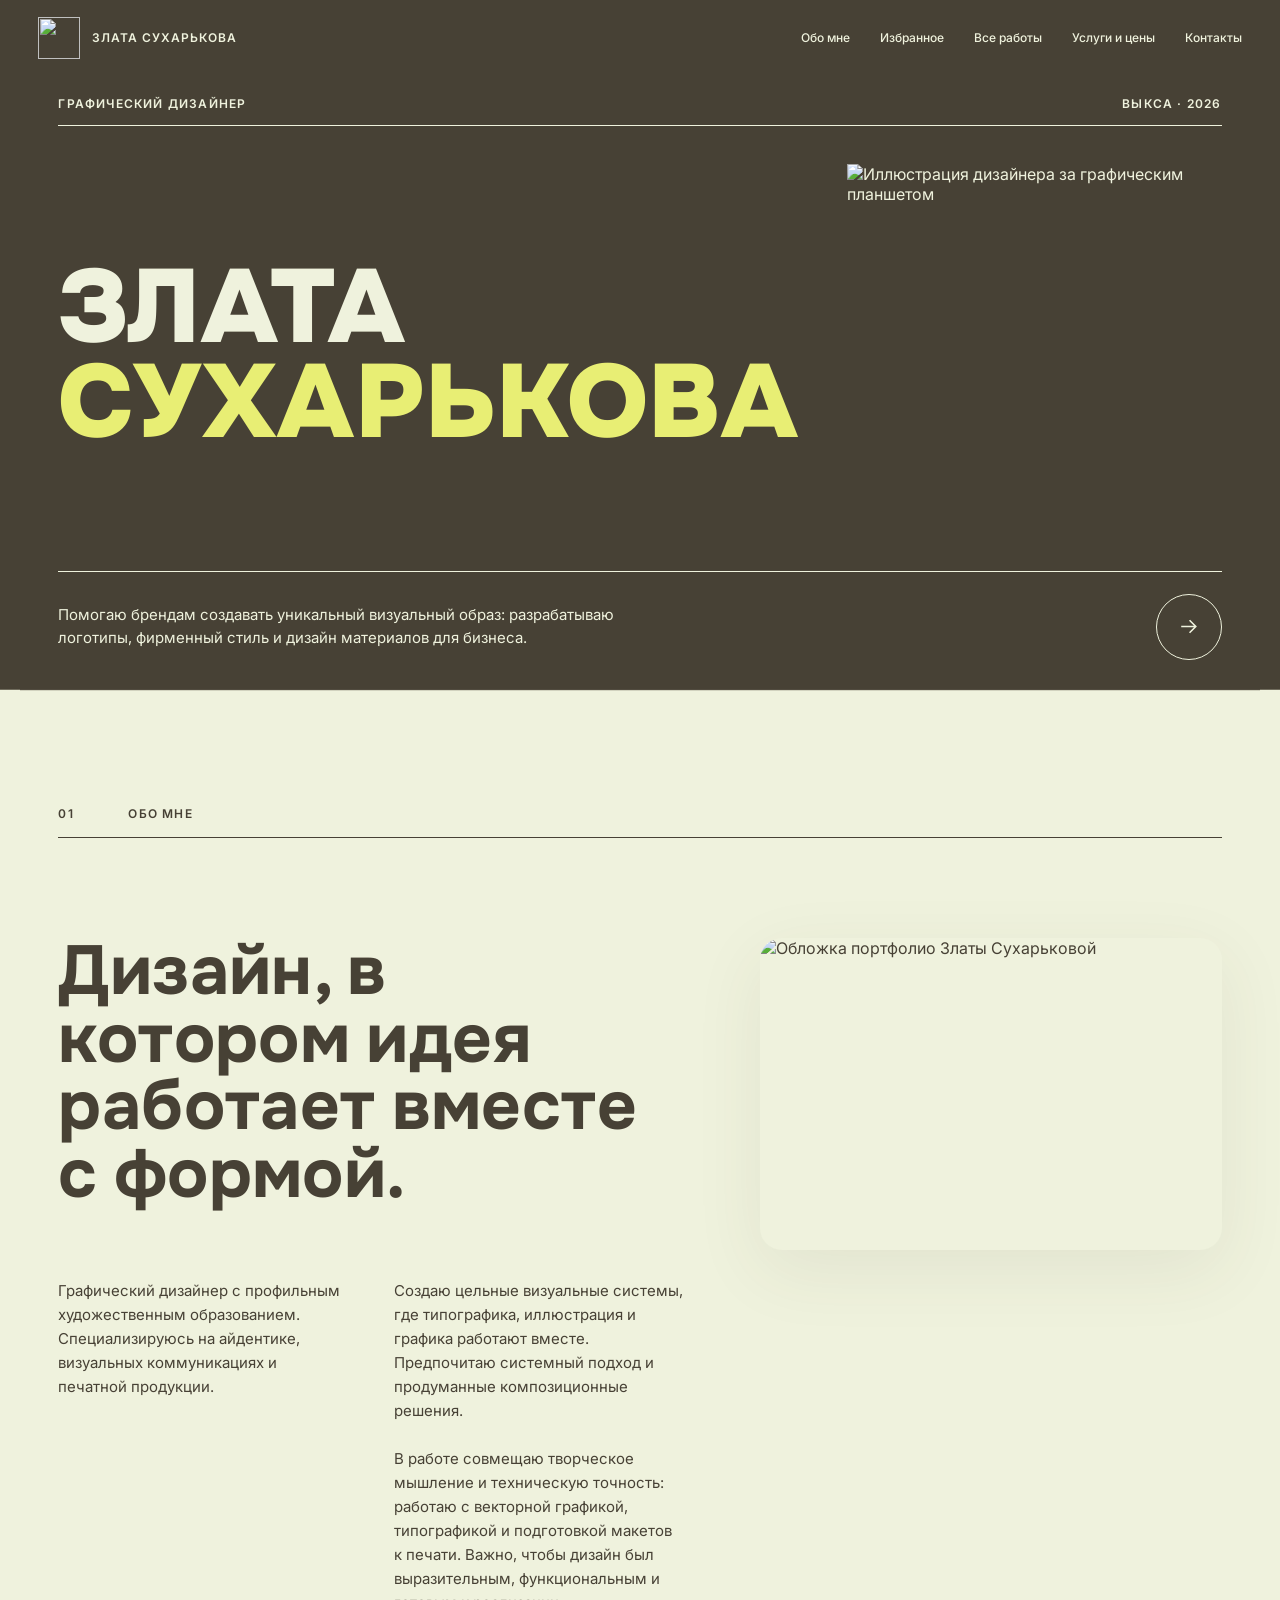
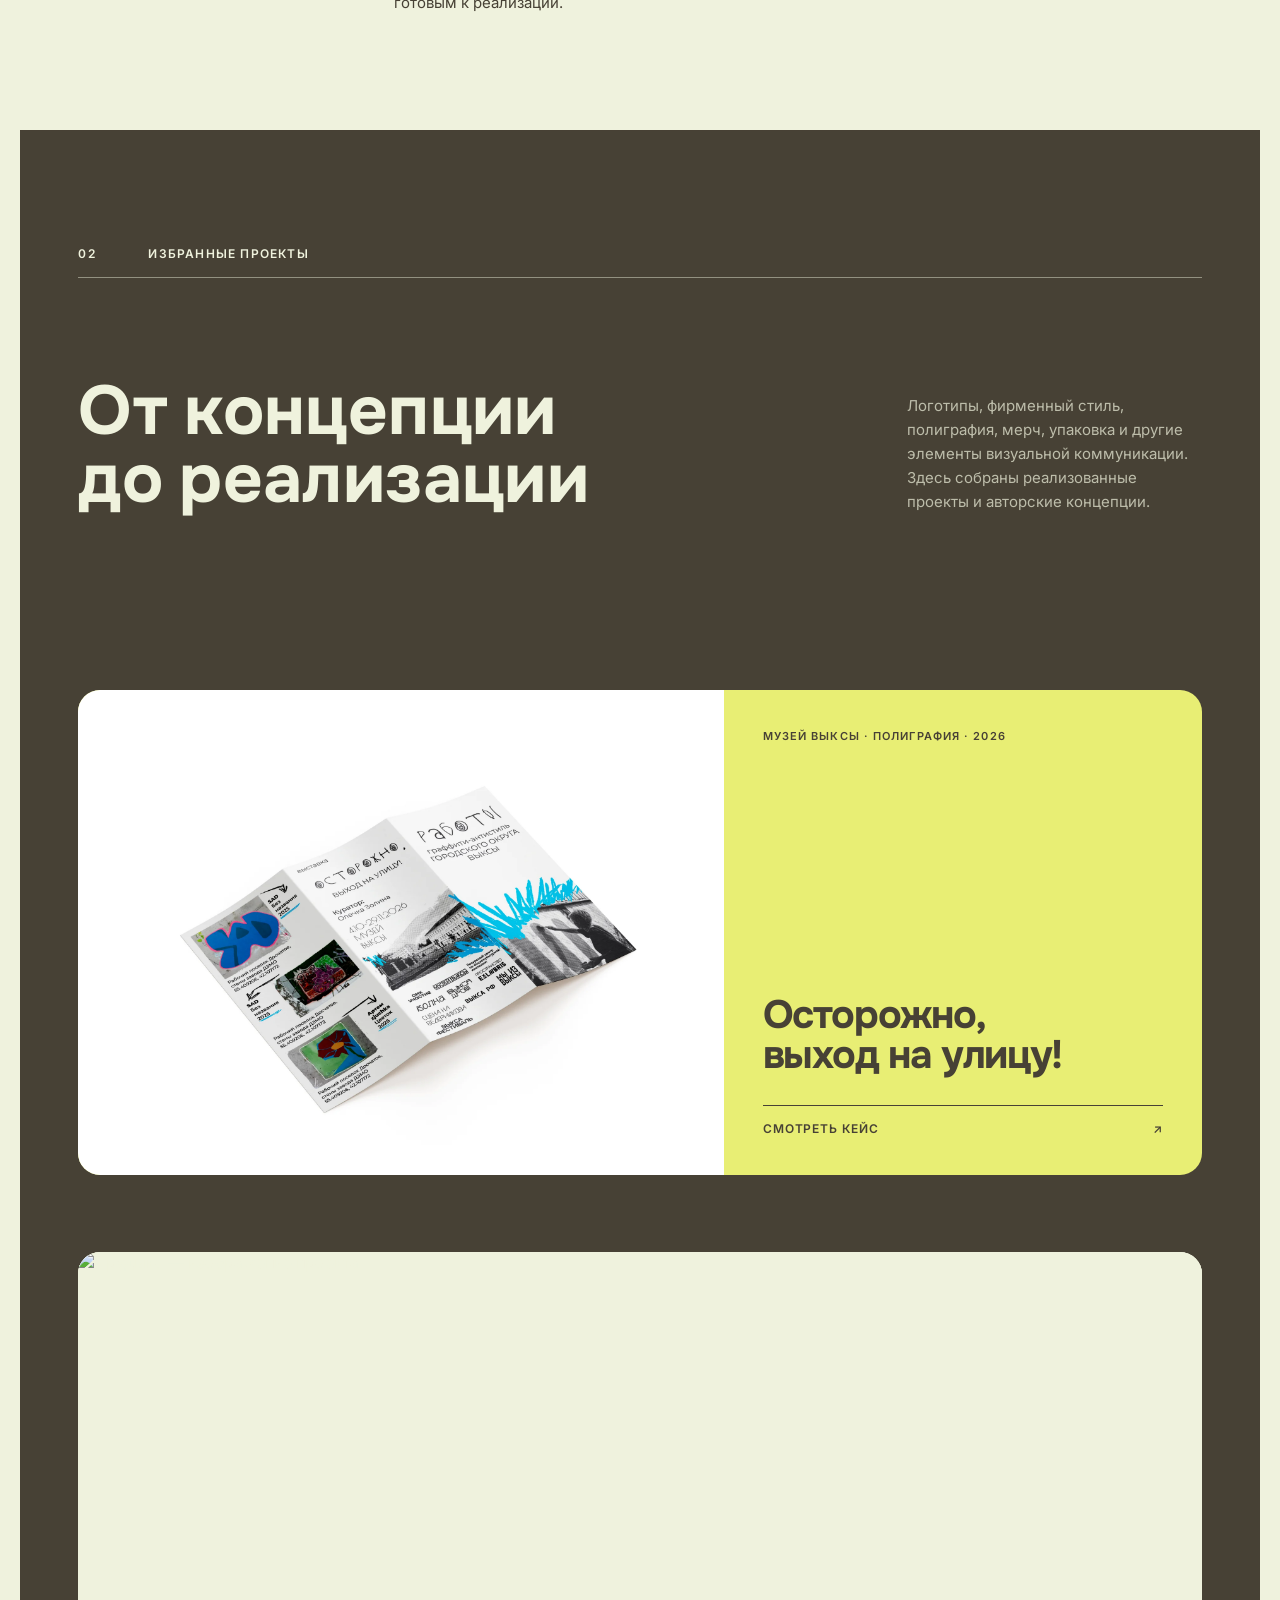
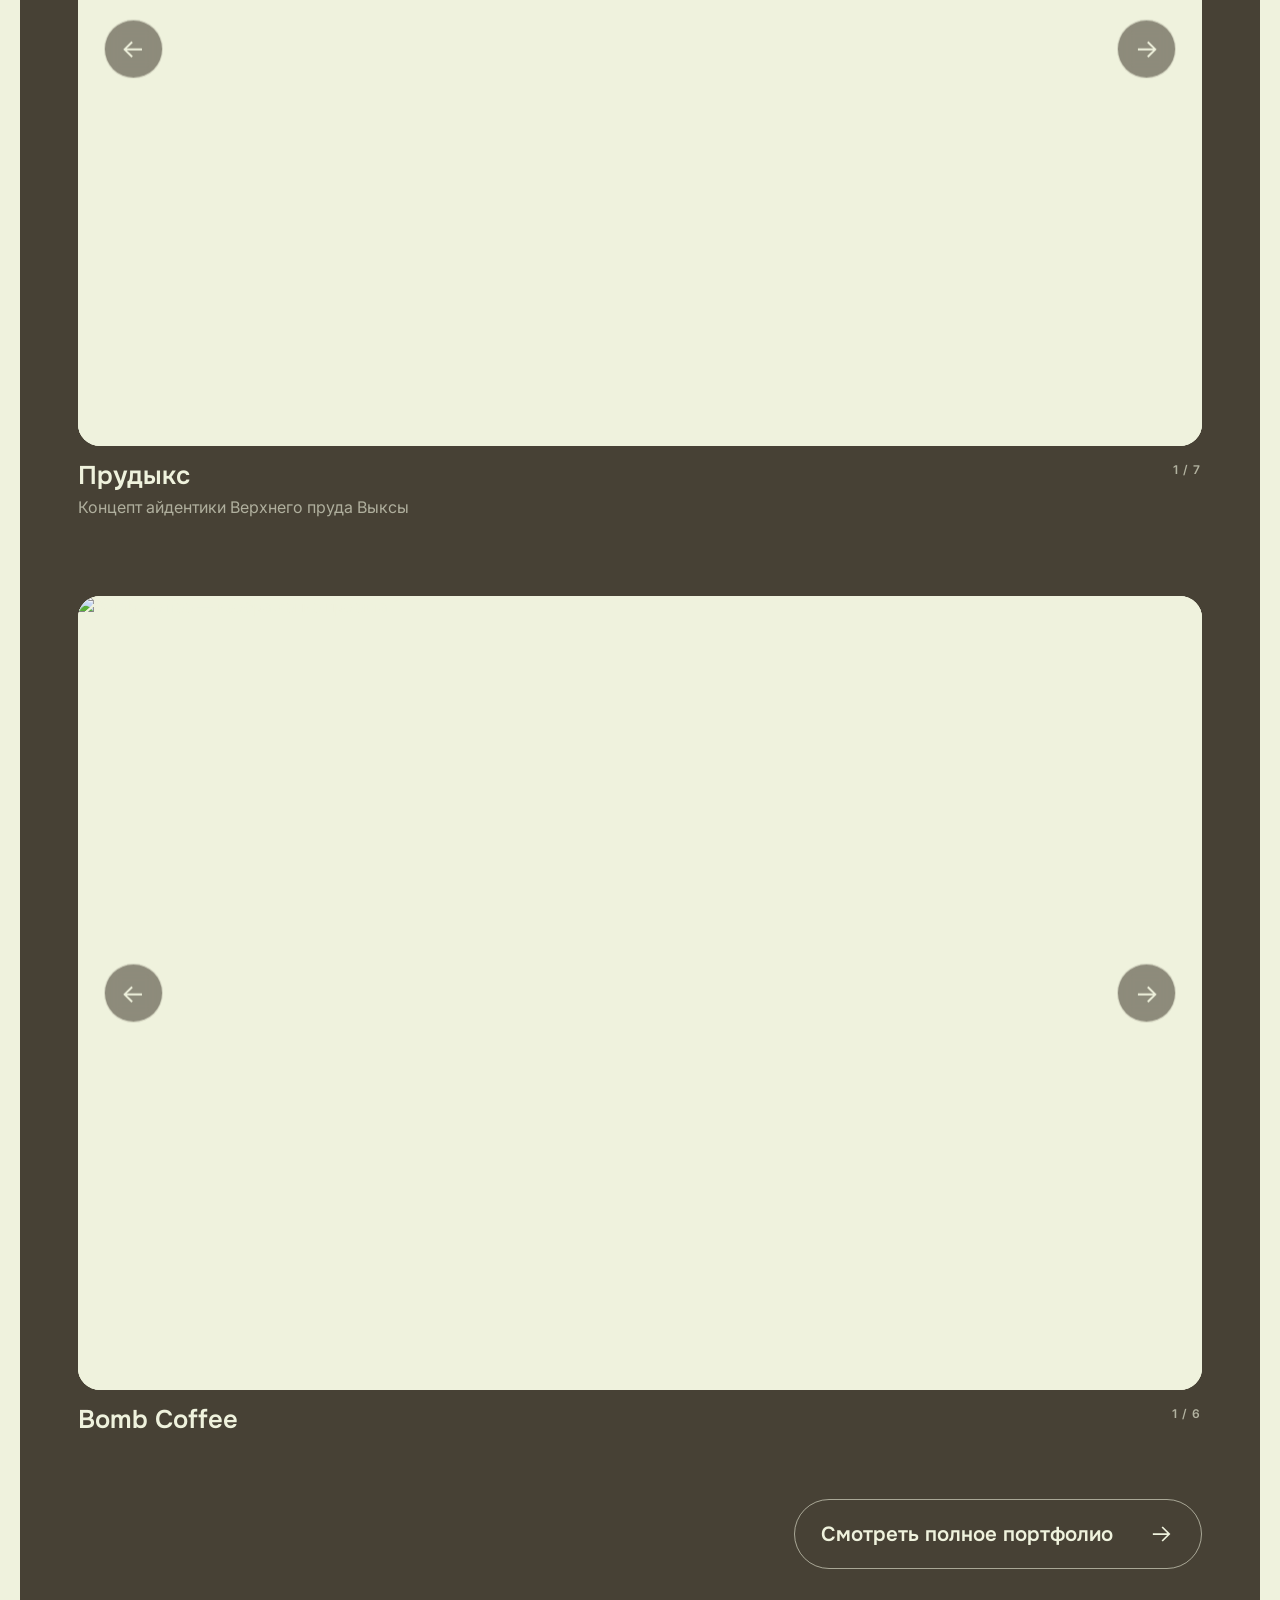
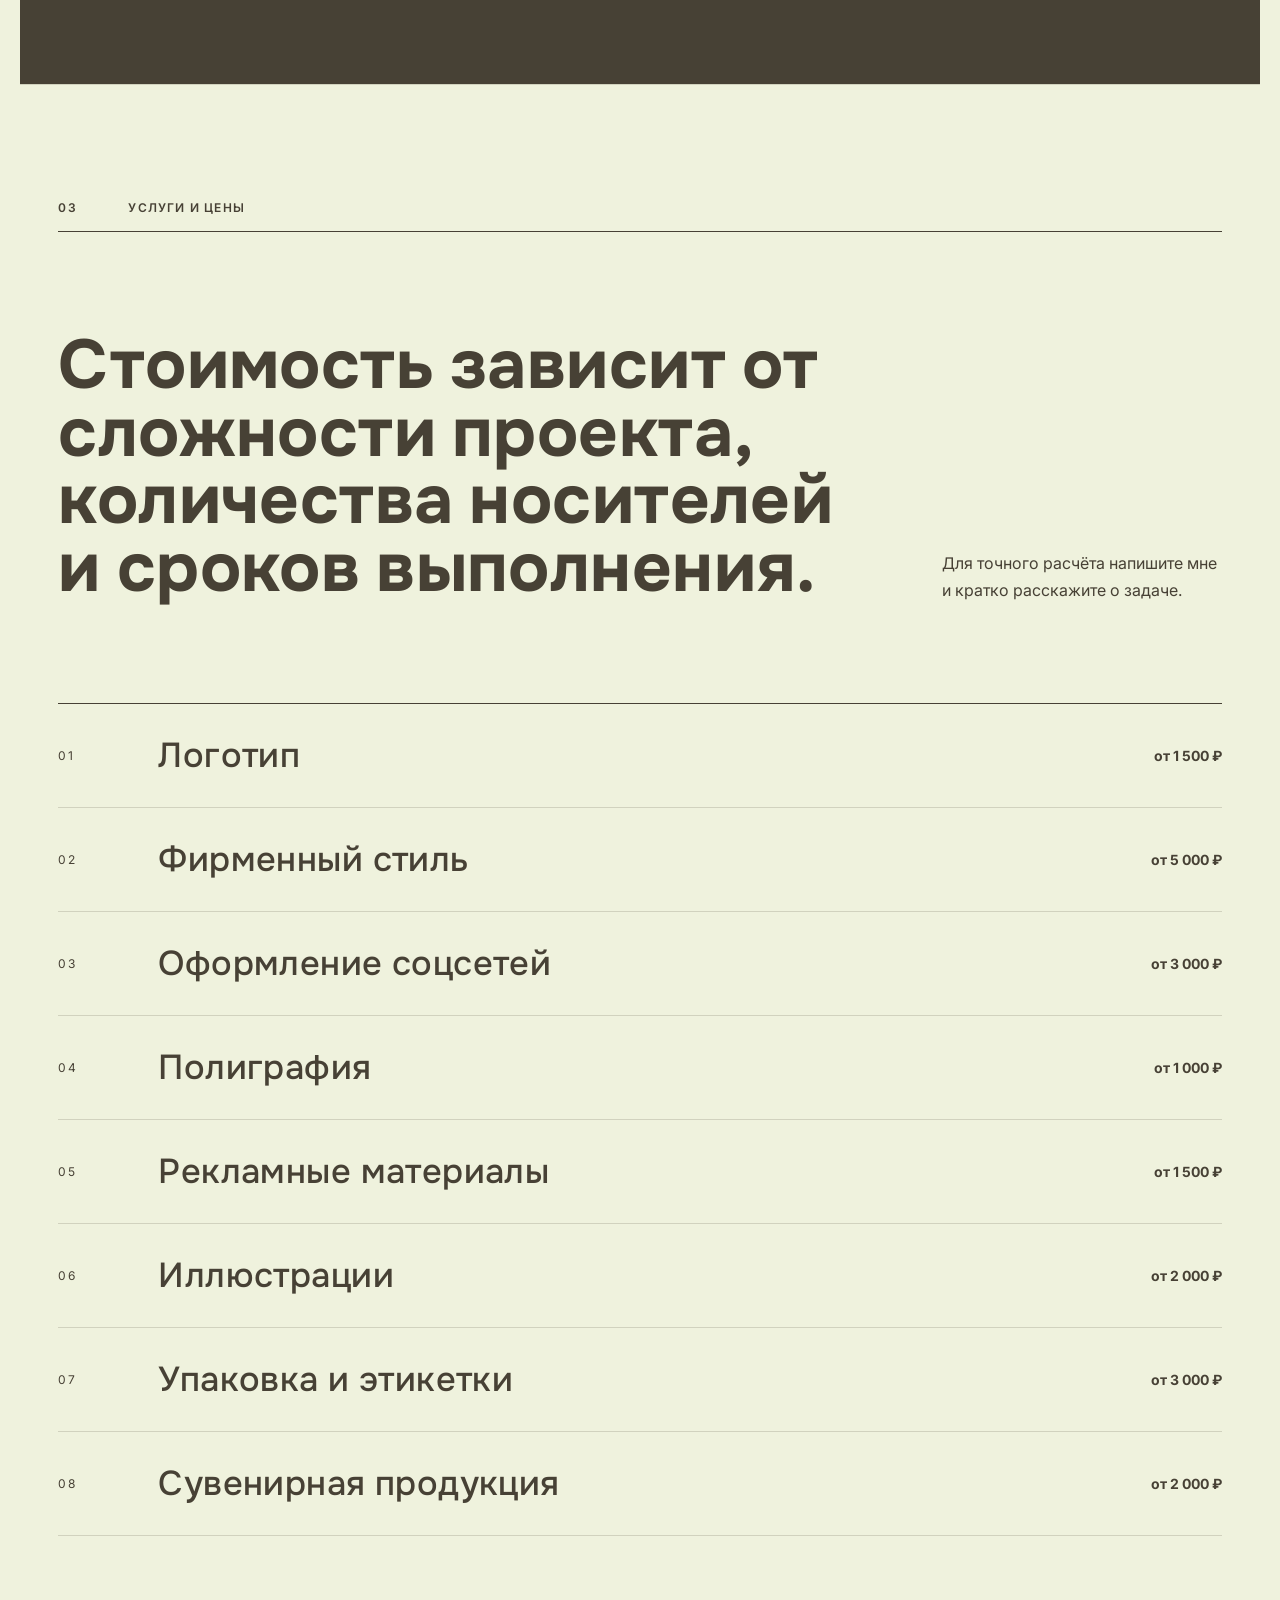
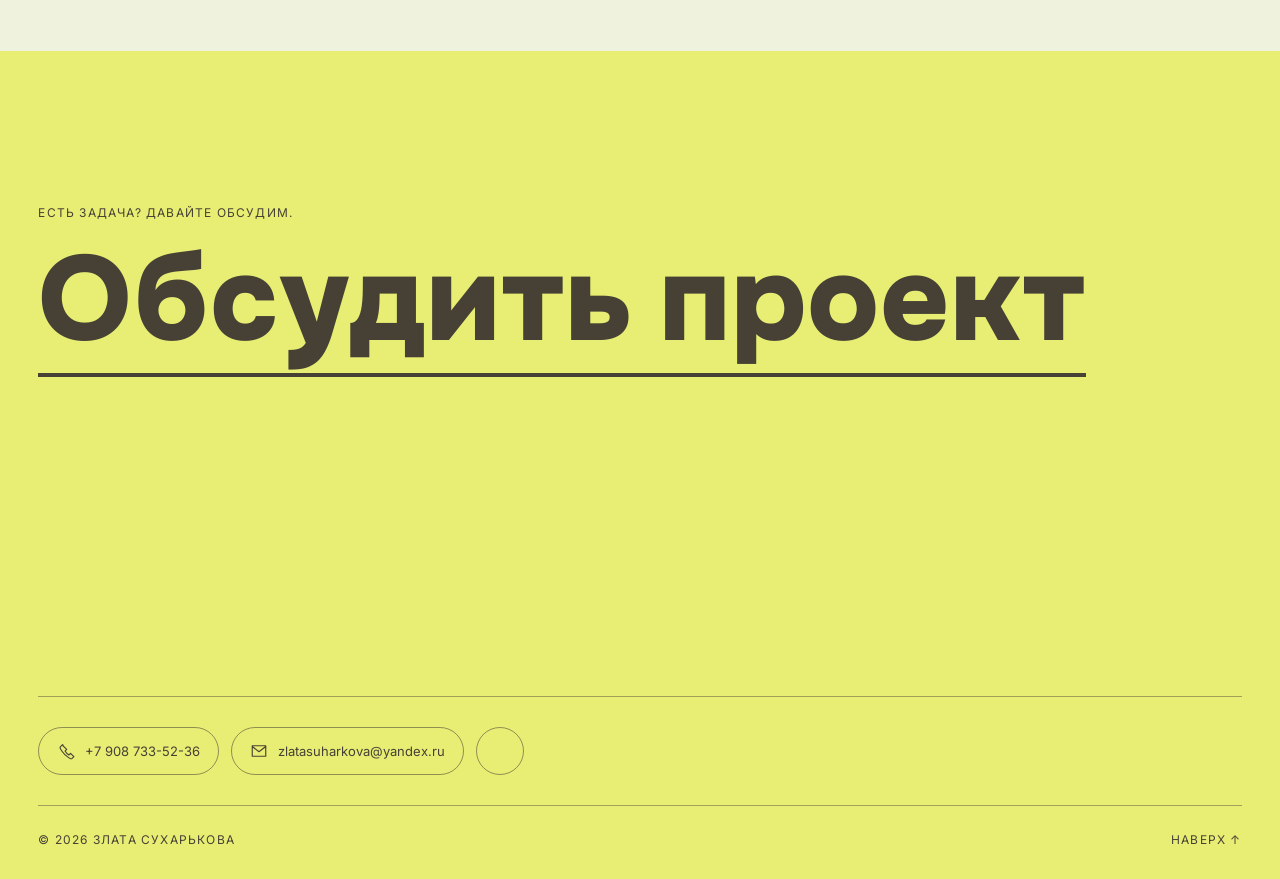
==== commit 315eed73: "Place exhibition booklet case first on homepage" ====
--- a/index.html
+++ b/index.html
@@ -64,9 +64,9 @@
   <link rel="preconnect" href="https://fonts.gstatic.com" crossorigin>
   <link href="https://fonts.googleapis.com/css2?family=Inter:wght@400;500;600&family=Onest:wght@400;500;600;700;800;900&display=swap" rel="stylesheet">
   <link rel="preload" as="image" href="images/hero.webp?v=4" type="image/webp">
-  <link rel="stylesheet" href="css/style.css?v=38">
+  <link rel="stylesheet" href="css/style.css?v=39">
   <script src="js/privacy.js?v=3" defer></script>
-  <script src="js/script.js?v=33" defer></script>
+  <script src="js/script.js?v=34" defer></script>
   <noscript><style>.preloader{display:none!important}</style></noscript>
 </head>
 <body class="home-page">
@@ -145,6 +145,11 @@
         <p>Логотипы, фирменный стиль, полиграфия, мерч, упаковка и другие элементы визуальной коммуникации. Здесь собраны реализованные проекты и авторские концепции.</p>
       </div>
 
+      <a class="featured-case reveal" href="case/ostorozhno-vyhod-na-ulitsu/" aria-label="Смотреть кейс: полиграфия выставки «Осторожно, выход на улицу!»">
+        <img src="images/ostorozhno-booklet-fold.webp" alt="Разложенный евробуклет выставки «Осторожно, выход на улицу!»" width="2048" height="1536" loading="lazy">
+        <span class="featured-case__copy"><span class="featured-case__eyebrow">Музей Выксы · полиграфия · 2026</span><strong>Осторожно,<br>выход на улицу!</strong><span class="featured-case__link">Смотреть кейс <span aria-hidden="true">↗</span></span></span>
+      </a>
+
       <div class="project-grid">
         <button class="project-card project-card--wide reveal" type="button" data-lightbox="images/portfolio-1.webp" aria-label="Открыть проект Bomb Coffee, носители фирменного стиля">
           <img src="images/portfolio-1.webp" alt="Айдентика Bomb Coffee на упаковке и стаканах" width="1800" height="1272" loading="lazy">
@@ -160,11 +165,6 @@
         </button>
       </div>
 
-      <a class="featured-case reveal" href="case/ostorozhno-vyhod-na-ulitsu/" aria-label="Смотреть кейс: полиграфия выставки «Осторожно, выход на улицу!»">
-        <img src="images/ostorozhno-booklet-fold.webp" alt="Разложенный евробуклет выставки «Осторожно, выход на улицу!»" width="2048" height="1536" loading="lazy">
-        <span class="featured-case__copy"><span class="featured-case__eyebrow">Музей Выксы · полиграфия · 2026</span><strong>Осторожно,<br>выход на улицу!</strong><span class="featured-case__link">Смотреть кейс <span aria-hidden="true">↗</span></span></span>
-      </a>
-
       <div class="projects__more reveal">
         <a class="portfolio-link" href="works/">
           <span>Смотреть полное портфолио</span>
--- a/css/style.css
+++ b/css/style.css
@@ -1017,6 +1017,7 @@
 
 /* Standalone case link outside the scripted project galleries */
 .featured-case { display: grid; grid-template-columns: minmax(0,1.15fr) minmax(0,.85fr); margin-top: clamp(42px,6vw,86px); overflow: hidden; color: var(--ink); background: var(--accent); border-radius: var(--radius); }
+.featured-case + .project-grid { margin-top: clamp(40px,6vw,84px); }
 .featured-case > img { width: 100%; height: 100%; min-height: 420px; object-fit: cover; background: #fff; }
 .featured-case__copy { display: flex; flex-direction: column; align-items: flex-start; min-width: 0; padding: clamp(26px,3vw,48px); }
 .featured-case__eyebrow { font-size: 11px; font-weight: 600; letter-spacing: .1em; text-transform: uppercase; }
@@ -1026,6 +1027,7 @@
 .featured-case:focus-visible { outline: 2px solid var(--light); outline-offset: 5px; }
 @media (max-width: 700px) {
   .featured-case { grid-template-columns: 1fr; margin-top: 46px; }
+  .featured-case + .project-grid { margin-top: 46px; }
   .featured-case > img { height: auto; min-height: 0; aspect-ratio: 1.35; object-fit: cover; }
   .featured-case__copy { padding: 28px 24px 34px; }
   .featured-case strong { margin: 40px 0 30px; font-size: clamp(34px,9vw,54px); }
